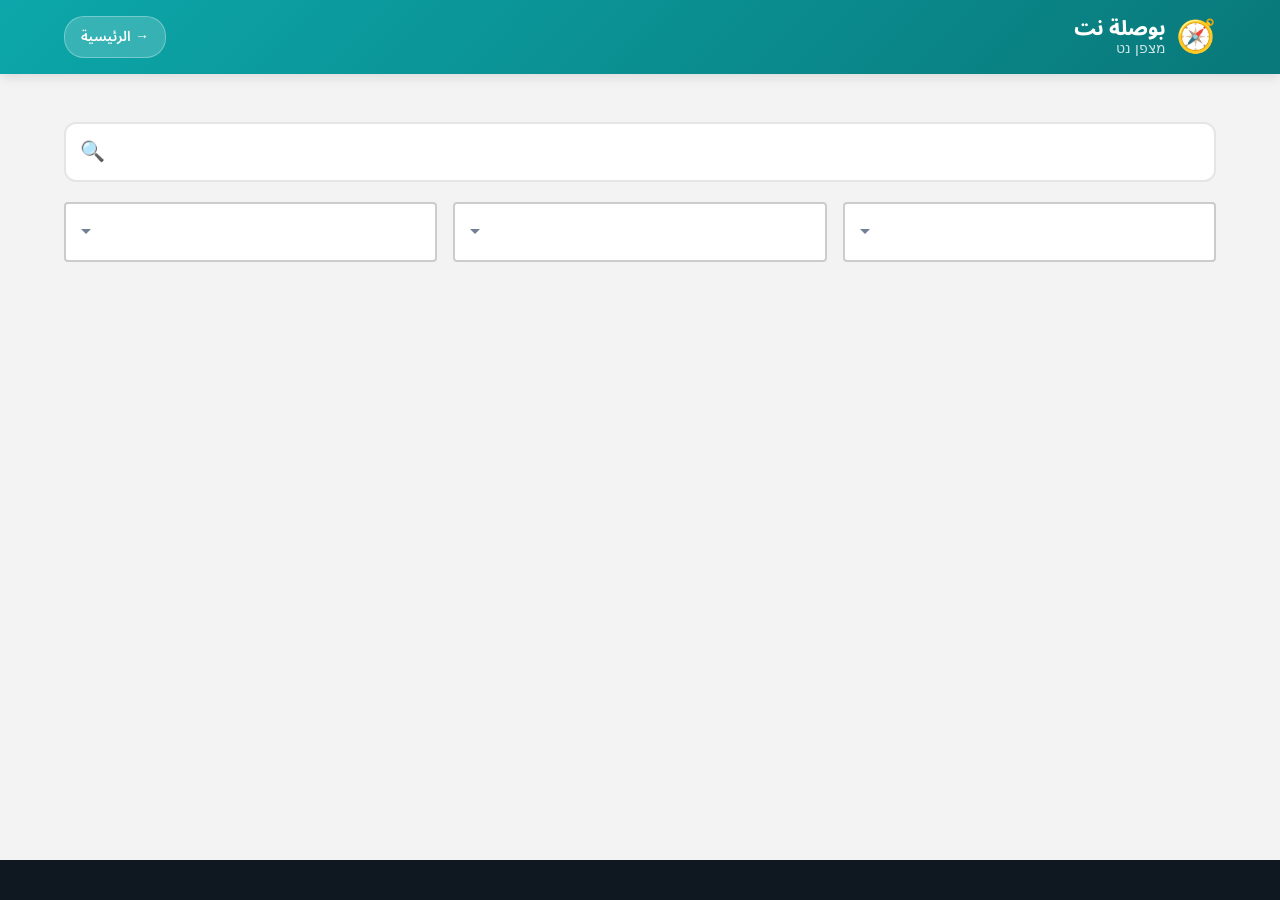
==== catalog.html @ 620fed78 "first commit" ====
<!DOCTYPE html>
<html lang="ar" dir="rtl">
<head>
    <meta charset="UTF-8">
    <meta name="viewport" content="width=device-width, initial-scale=1.0">
    <title>كتالوج الحلول التعليمية للعام 2026-2027</title>
    <link rel="stylesheet" href="./css/style.css">
    <link rel="icon" href="data:image/svg+xml,<svg xmlns='http://www.w3.org/2000/svg' viewBox='0 0 100 100'><text y='.9em' font-size='90'>🧭</text></svg>">
    <style>
        /* Catalog-specific overrides — standalone page (no sidebar/dashboard shell) */
        body {
            font-family: 'Noto Sans Arabic', 'Tajawal', sans-serif;
            background: var(--gray-50);
            color: var(--gray-800);
            margin: 0;
            direction: rtl;
            min-height: 100vh;
            display: flex;
            flex-direction: column;
        }

        /* ── Header ── */
        .catalog-header {
            background: linear-gradient(135deg, var(--primary) 0%, var(--primary-dark) 100%);
            padding: 0;
            position: sticky;
            top: 0;
            z-index: 100;
            box-shadow: 0 2px 12px rgba(0,0,0,.12);
        }
        .catalog-header-inner {
            max-width: 1200px;
            margin: 0 auto;
            padding: 16px 24px;
            display: flex;
            align-items: center;
            justify-content: space-between;
            gap: 16px;
        }
        .catalog-logo {
            display: flex;
            align-items: center;
            gap: 10px;
            color: #fff;
            text-decoration: none;
        }
        .catalog-logo-icon {
            font-size: 32px;
            line-height: 1;
        }
        .catalog-logo-text {
            display: flex;
            flex-direction: column;
        }
        .catalog-logo-text .name-ar {
            font-size: 20px;
            font-weight: 800;
            line-height: 1.2;
            color: #fff;
        }
        .catalog-logo-text .name-he {
            font-size: 14px;
            font-weight: 500;
            line-height: 1.2;
            color: rgba(255,255,255,.8);
        }

        .btn-back {
            background: rgba(255,255,255,.18);
            border: 1px solid rgba(255,255,255,.3);
            color: #fff;
            padding: 8px 16px;
            border-radius: 20px;
            font-size: 14px;
            font-weight: 600;
            cursor: pointer;
            transition: all .2s;
            font-family: 'Noto Sans Arabic', 'Tajawal', sans-serif;
            text-decoration: none;
            display: inline-flex;
            align-items: center;
            gap: 6px;
        }
        .btn-back:hover {
            background: rgba(255,255,255,.3);
        }

        /* ── Page Content ── */
        .catalog-content {
            flex: 1;
            max-width: 1200px;
            width: 100%;
            margin: 0 auto;
            padding: 24px;
        }

        /* ── Page Title ── */
        .catalog-page-title {
            font-size: 28px;
            font-weight: 800;
            color: var(--gray-800);
            margin: 0 0 24px 0;
            text-align: center;
        }

        /* ── Search ── */
        .catalog-search {
            position: relative;
            margin-bottom: 20px;
        }
        .catalog-search input {
            width: 100%;
            padding: 16px 20px 16px 48px;
            font-size: 16px;
            border-radius: var(--border-radius-lg);
            border: 2px solid var(--gray-200);
            background: #fff;
            transition: all .2s;
            font-family: 'Noto Sans Arabic', 'Tajawal', sans-serif;
            box-sizing: border-box;
        }
        .catalog-search input:focus {
            outline: none;
            border-color: var(--primary);
            box-shadow: 0 0 0 3px rgba(12,167,170,.15);
        }
        .catalog-search-icon {
            position: absolute;
            left: 16px;
            top: 50%;
            transform: translateY(-50%);
            font-size: 20px;
            color: var(--gray-400);
            pointer-events: none;
        }

        /* ── Filters ── */
        .catalog-filters {
            display: grid;
            grid-template-columns: repeat(auto-fit, minmax(200px, 1fr));
            gap: 16px;
            margin-bottom: 28px;
        }

        /* ── Card Grid ── */
        .catalog-grid {
            display: grid;
            grid-template-columns: repeat(3, 1fr);
            gap: 24px;
        }

        /* ── Catalog Card ── */
        .catalog-card {
            background: #fff;
            border-radius: var(--border-radius-lg);
            box-shadow: var(--shadow);
            overflow: hidden;
            border: 1px solid var(--gray-100);
            transition: all .25s;
            cursor: pointer;
            display: flex;
            flex-direction: column;
        }
        .catalog-card:hover {
            box-shadow: var(--shadow-lg);
            transform: translateY(-3px);
        }

        /* Colored header strip */
        .catalog-card-strip {
            padding: 18px 16px;
            text-align: center;
            color: #fff;
            position: relative;
            min-height: 56px;
            display: flex;
            align-items: center;
            justify-content: center;
        }
        .catalog-card-strip .strip-label {
            font-size: 16px;
            font-weight: 700;
            text-shadow: 0 1px 3px rgba(0,0,0,.2);
            line-height: 1.4;
            max-width: 100%;
            overflow: hidden;
            text-overflow: ellipsis;
            display: -webkit-box;
            -webkit-line-clamp: 2;
            -webkit-box-orient: vertical;
        }

        .catalog-card-body {
            padding: 20px;
            flex: 1;
            display: flex;
            flex-direction: column;
        }
        .catalog-card-name {
            font-size: 16px;
            font-weight: 700;
            color: var(--gray-800);
            margin-bottom: 8px;
            line-height: 1.4;
        }
        .catalog-card-guide {
            font-size: 14px;
            color: var(--gray-500);
            margin-bottom: 14px;
            display: flex;
            align-items: center;
            gap: 6px;
        }
        .catalog-card-guide .guide-icon {
            color: var(--primary);
        }
        .catalog-card-badges {
            display: flex;
            flex-wrap: wrap;
            gap: 8px;
            margin-bottom: 16px;
        }
        .catalog-card-footer {
            padding: 14px 20px;
            border-top: 1px solid var(--gray-100);
            background: var(--gray-50);
        }

        /* ── Empty State ── */
        .catalog-empty {
            grid-column: 1 / -1;
            text-align: center;
            padding: 60px 20px;
        }
        .catalog-empty-icon {
            font-size: 56px;
            margin-bottom: 16px;
        }
        .catalog-empty-text {
            font-size: 18px;
            color: var(--gray-500);
            font-weight: 600;
        }

        /* ── Detail Modal — ensure z-index above toast-container (2000) ── */
        #detailModal {
            z-index: 3000 !important;
        }
        /* Ensure toast items remain interactive when added */
        #toastContainer .toast {
            pointer-events: auto;
        }
        .detail-row {
            display: flex;
            padding: 10px 0;
            border-bottom: 1px solid var(--gray-100);
            gap: 12px;
        }
        .detail-row:last-child {
            border-bottom: none;
        }
        .detail-label {
            font-weight: 700;
            color: var(--gray-600);
            min-width: 120px;
            flex-shrink: 0;
            font-size: 14px;
        }
        .detail-value {
            color: var(--gray-800);
            font-size: 14px;
            line-height: 1.6;
            word-break: break-word;
        }
        .detail-badges {
            display: flex;
            flex-wrap: wrap;
            gap: 6px;
        }

        /* ── Footer ── */
        .catalog-footer {
            background: var(--gray-800);
            color: rgba(255,255,255,.6);
            text-align: center;
            padding: 20px;
            font-size: 13px;
            margin-top: auto;
        }

        /* ── Responsive ── */
        @media (max-width: 1024px) {
            .catalog-grid {
                grid-template-columns: repeat(2, 1fr);
            }
        }
        @media (max-width: 640px) {
            .catalog-grid {
                grid-template-columns: 1fr;
            }
            .catalog-header-inner {
                padding: 12px 16px;
            }
            .catalog-content {
                padding: 16px;
            }
            .catalog-page-title {
                font-size: 22px;
            }
            .catalog-filters {
                grid-template-columns: 1fr;
            }
            .modal {
                max-width: 100%;
                margin: 8px;
                max-height: 95vh;
            }
        }
    </style>
</head>
<body>

    <!-- Header -->
    <header class="catalog-header">
        <div class="catalog-header-inner">
            <a class="catalog-logo" href="./index.html">
                <span class="catalog-logo-icon" id="globalHeaderLogo">🧭</span>
                <span class="catalog-logo-text">
                    <span class="name-ar" id="globalHeaderNameAr">بوصلة نت</span>
                    <span class="name-he" id="globalHeaderNameHe">מצפן נט</span>
                </span>
            </a>
            <div style="display:flex;align-items:center;gap:10px;">
                <a href="./index.html" class="btn-back">→ الرئيسية</a>
            </div>
        </div>
    </header>

    <!-- Main Content -->
    <main class="catalog-content">
        <h1 class="catalog-page-title" id="pageTitle"></h1>

        <!-- Search -->
        <div class="catalog-search">
            <input type="text" id="searchInput" class="form-input" autocomplete="off">
            <span class="catalog-search-icon">🔍</span>
        </div>

        <!-- Filters -->
        <div class="catalog-filters">
            <select id="filterTopicType" class="form-select"></select>
            <select id="filterEducationStage" class="form-select"></select>
            <select id="filterMeetingType" class="form-select"></select>
        </div>

        <!-- Card Grid -->
        <div class="catalog-grid" id="catalogGrid"></div>
    </main>

    <!-- Detail Modal -->
    <div class="modal-overlay" id="detailModal">
        <div class="modal" role="dialog" aria-modal="true">
            <div class="modal-header">
                <h2 class="modal-title" id="modalTitle"></h2>
                <button class="modal-close" id="modalClose" aria-label="Close">✕</button>
            </div>
            <div class="modal-body" id="modalBody"></div>
            <div class="modal-footer" id="modalFooter"></div>
        </div>
    </div>

    <!-- Toast Container — hidden from pointer events when empty -->
    <div class="toast-container" id="toastContainer" style="pointer-events:none;"></div>

    <!-- Footer -->
    <footer class="catalog-footer" id="globalFooterText"></footer>

    <!-- Scripts -->
    <script src="./js/data.js?v=4.4.0"></script>
    <script src="./js/global-ui.js?v=1.0.0"></script>
    <script src="./js/catalog.js?v=4.9.0"></script>
</body>
</html>
---- css/style.css ----
/* ========================================
   מצפן נט - Professional Design System
   RTL Hebrew | Edraak-inspired Teal Palette
   ======================================== */

/* Google Fonts - Noto Sans Arabic & Tajawal for Hebrew/Arabic typography */
@import url('https://fonts.googleapis.com/css2?family=Noto+Sans+Arabic:wght@300;400;500;600;700;800;900&family=Tajawal:wght@200;300;400;500;700;800;900&display=swap');

/* ============ DESIGN TOKENS ============ */
:root {
    /* Primary Palette - Edraak Teal */
    --primary: #0ca7aa;
    --primary-dark: #09787a;
    --primary-light: #0e5a5d;
    --primary-bg: #e9f6fb;
    --primary-hover: #09787a;

    /* Secondary Palette - Edraak Navy Dark */
    --secondary: #0f1820;
    --secondary-dark: #0a0e12;
    --secondary-light: #24343f;

    /* Accent */
    --accent: #00b8b8;

    /* Status Colors */
    --success: #5cb85c;
    --success-bg: #dff0d8;
    --success-light: #4cae4c;
    --warning: #f0ad4e;
    --warning-bg: #fcf8e3;
    --warning-light: #eea236;
    --danger: #d9534f;
    --danger-bg: #f2dede;
    --danger-light: #d43f3a;
    --info: #222544;
    --info-bg: #d9edf7;
    --info-light: #5bc0de;

    /* Neutral Grays */
    --gray-50: #f3f3f3;
    --gray-100: #f2f2f2;
    --gray-200: #e5e5e5;
    --gray-300: #999999;
    --gray-400: #777777;
    --gray-500: #555555;
    --gray-600: #4c6373;
    --gray-700: #24343f;
    --gray-800: #0f1820;
    --gray-900: #000000;

    /* Layout */
    --sidebar-width: 260px;
    --header-height: 64px;
    --border-radius: 8px;
    --border-radius-lg: 12px;
    --border-radius-xl: 12px;

    /* Shadows */
    --shadow-xs: 0 0 2px rgba(0, 0, 0, 0.08);
    --shadow-sm: 0 3px 10px rgba(0, 0, 0, 0.08);
    --shadow: 0 3px 23px rgba(0, 0, 0, 0.08);
    --shadow-md: 0 3px 46px rgba(0, 0, 0, 0.08);
    --shadow-lg: 0 8px 24px rgba(0, 0, 0, 0.18);
    --shadow-xl: 0 10px 30px rgba(0, 0, 0, 0.2);

    /* Transitions */
    --transition: all 0.2s ease;
    --transition-slow: all 0.35s cubic-bezier(0.4, 0, 0.2, 1);

    /* Typography */
    --font-family: 'Noto Sans Arabic', 'Tajawal', 'Open Sans', -apple-system, BlinkMacSystemFont, 'Segoe UI', sans-serif;
}

/* ============ RESET & BASE ============ */
*,
*::before,
*::after {
    margin: 0;
    padding: 0;
    box-sizing: border-box;
}

html {
    font-size: 14px;
    -webkit-text-size-adjust: 100%;
    scroll-behavior: smooth;
}

body {
    font-family: var(--font-family);
    direction: rtl;
    text-align: right;
    color: var(--gray-700);
    background-color: var(--gray-50);
    line-height: 1.7;
    min-height: 100vh;
    -webkit-font-smoothing: antialiased;
    -moz-osx-font-smoothing: grayscale;
    overflow-x: hidden;
}

h1, h2, h3, h4, h5, h6 {
    color: var(--gray-800);
    font-weight: 700;
    line-height: 1.3;
}

a {
    color: var(--primary);
    text-decoration: none;
    transition: var(--transition);
}

a:hover {
    color: var(--primary-dark);
}

img {
    max-width: 100%;
    height: auto;
}

/* ============ CUSTOM SCROLLBAR ============ */
::-webkit-scrollbar {
    width: 6px;
    height: 6px;
}

::-webkit-scrollbar-track {
    background: transparent;
}

::-webkit-scrollbar-thumb {
    background: var(--gray-300);
    border-radius: 10px;
}

::-webkit-scrollbar-thumb:hover {
    background: var(--gray-400);
}

/* Firefox */
* {
    scrollbar-width: thin;
    scrollbar-color: var(--gray-300) transparent;
}

/* ============================================================
   LOGIN PAGE
   ============================================================ */
.login-wrapper {
    min-height: 100vh;
    display: flex;
    align-items: center;
    justify-content: center;
    background: linear-gradient(160deg, #043233 0%, #0ca7aa 40%, #09787a 65%, #0f1820 100%);
    padding: 24px;
    position: relative;
    overflow: hidden;
}

/* Decorative background pattern */
.login-wrapper::before {
    content: '';
    position: absolute;
    top: -50%;
    right: -20%;
    width: 600px;
    height: 600px;
    background: radial-gradient(circle, rgba(255,255,255,0.05) 0%, transparent 70%);
    border-radius: 50%;
    pointer-events: none;
}

.login-wrapper::after {
    content: '';
    position: absolute;
    bottom: -30%;
    left: -15%;
    width: 500px;
    height: 500px;
    background: radial-gradient(circle, rgba(12, 167, 170, 0.15) 0%, transparent 70%);
    border-radius: 50%;
    pointer-events: none;
}

.login-card {
    background: rgba(255, 255, 255, 0.97);
    border-radius: var(--border-radius-xl);
    box-shadow: 0 25px 60px -12px rgba(0, 0, 0, 0.25), 0 10px 20px -8px rgba(0, 0, 0, 0.1);
    padding: 48px 44px;
    width: 100%;
    max-width: 440px;
    text-align: center;
    position: relative;
    z-index: 1;
    backdrop-filter: blur(10px);
    animation: loginCardEnter 0.6s cubic-bezier(0.4, 0, 0.2, 1);
}

@keyframes loginCardEnter {
    from {
        opacity: 0;
        transform: translateY(30px) scale(0.96);
    }
    to {
        opacity: 1;
        transform: translateY(0) scale(1);
    }
}

.login-logo {
    width: 88px;
    height: 88px;
    background: linear-gradient(135deg, var(--primary) 0%, var(--primary-light) 50%, var(--accent) 100%);
    border-radius: 50%;
    display: flex;
    align-items: center;
    justify-content: center;
    margin: 0 auto 24px;
    font-size: 42px;
    box-shadow: 0 8px 24px -6px rgba(12, 167, 170, 0.45);
    position: relative;
    animation: logoPulse 3s ease-in-out infinite;
}

@keyframes logoPulse {
    0%, 100% { box-shadow: 0 8px 24px -6px rgba(12, 167, 170, 0.45); }
    50% { box-shadow: 0 12px 32px -4px rgba(12, 167, 170, 0.55); }
}

.login-card h1 {
    font-size: 30px;
    font-weight: 800;
    color: var(--gray-800);
    margin-bottom: 6px;
    letter-spacing: -0.3px;
}

.login-card .subtitle {
    color: var(--gray-500);
    margin-bottom: 36px;
    font-size: 15px;
    font-weight: 400;
}

/* ============ FORM ELEMENTS ============ */
.form-group {
    margin-bottom: 20px;
    text-align: right;
}

.form-group label {
    display: block;
    font-size: 13.5px;
    font-weight: 600;
    color: var(--gray-600);
    margin-bottom: 8px;
}

.form-input {
    width: 100%;
    padding: 12px 16px;
    border: 2px solid #ccc;
    border-radius: 4px;
    font-size: 15px;
    font-family: var(--font-family);
    direction: rtl;
    transition: var(--transition);
    background: white;
    color: var(--gray-700);
    line-height: 1.5;
}

.form-input:focus {
    outline: none;
    border-color: var(--primary);
    box-shadow: 0 0 0 4px rgba(12, 167, 170, 0.15);
}

.form-input:hover:not(:focus) {
    border-color: var(--gray-300);
}

.form-input::placeholder {
    color: var(--gray-400);
    font-weight: 400;
}

/* Small input variant (used inside instructor records) */
.form-input-sm {
    padding: 8px 12px;
    font-size: 13px;
}

.form-select {
    width: 100%;
    padding: 12px 16px;
    border: 2px solid #ccc;
    border-radius: 4px;
    font-size: 15px;
    font-family: var(--font-family);
    direction: rtl;
    background: white url("data:image/svg+xml,%3Csvg xmlns='http://www.w3.org/2000/svg' width='12' height='12' viewBox='0 0 12 12'%3E%3Cpath fill='%23718096' d='M6 8L1 3h10z'/%3E%3C/svg%3E") no-repeat left 14px center;
    cursor: pointer;
    transition: var(--transition);
    appearance: none;
    -webkit-appearance: none;
    padding-left: 36px;
}

.form-select:focus {
    outline: none;
    border-color: var(--primary);
    box-shadow: 0 0 0 4px rgba(12, 167, 170, 0.15);
}

.form-select:hover:not(:focus) {
    border-color: var(--gray-300);
}

.form-textarea {
    width: 100%;
    padding: 12px 16px;
    border: 2px solid #ccc;
    border-radius: 4px;
    font-size: 15px;
    font-family: var(--font-family);
    direction: rtl;
    resize: vertical;
    min-height: 90px;
    transition: var(--transition);
    line-height: 1.6;
}

.form-textarea:focus {
    outline: none;
    border-color: var(--primary);
    box-shadow: 0 0 0 4px rgba(12, 167, 170, 0.15);
}

.form-textarea:hover:not(:focus) {
    border-color: var(--gray-300);
}

/* ============ BUTTONS ============ */
.btn {
    display: inline-flex;
    align-items: center;
    justify-content: center;
    gap: 8px;
    padding: 10px 22px;
    border-radius: 4px;
    font-size: 14px;
    font-weight: 600;
    font-family: var(--font-family);
    cursor: pointer;
    border: none;
    transition: var(--transition);
    text-decoration: none;
    white-space: nowrap;
    position: relative;
    overflow: hidden;
    line-height: 1.4;
}

.btn:active:not(:disabled) {
    transform: scale(0.97);
    box-shadow: inset 0 3px 5px rgba(0,0,0,.125);
}

.btn:disabled {
    opacity: 0.55;
    cursor: not-allowed;
    transform: none;
}

.btn-primary {
    background: #0ca7aa;
    color: white;
    box-shadow: none;
}

.btn-primary:hover:not(:disabled) {
    background: #09787a;
    box-shadow: none;
    transform: translateY(-1px);
}

.btn-primary:active:not(:disabled) {
    box-shadow: inset 0 3px 5px rgba(0,0,0,.125);
}

.btn-success {
    background: #5cb85c;
    color: white;
    box-shadow: none;
}

.btn-success:hover:not(:disabled) {
    background: #449d44;
    box-shadow: none;
    transform: translateY(-1px);
}

.btn-success:active:not(:disabled) {
    box-shadow: inset 0 3px 5px rgba(0,0,0,.125);
}

.btn-warning {
    background: #f0ad4e;
    color: white;
    box-shadow: none;
}

.btn-warning:hover:not(:disabled) {
    background: #ec971f;
    box-shadow: none;
    transform: translateY(-1px);
}

.btn-warning:active:not(:disabled) {
    box-shadow: inset 0 3px 5px rgba(0,0,0,.125);
}

.btn-danger {
    background: #d9534f;
    color: white;
    box-shadow: none;
}

.btn-danger:hover:not(:disabled) {
    background: #c9302c;
    box-shadow: none;
    transform: translateY(-1px);
}

.btn-danger:active:not(:disabled) {
    box-shadow: inset 0 3px 5px rgba(0,0,0,.125);
}

.btn-outline {
    background: white;
    color: var(--gray-600);
    border: 2px solid var(--gray-200);
    box-shadow: var(--shadow-xs);
}

.btn-outline:hover:not(:disabled) {
    border-color: var(--primary);
    color: var(--primary);
    background: var(--primary-bg);
}

.btn-ghost {
    background: transparent;
    color: var(--gray-500);
    border: none;
}

.btn-ghost:hover:not(:disabled) {
    background: rgba(255, 255, 255, 0.08);
    color: var(--gray-300);
}

.btn-sm {
    padding: 7px 14px;
    font-size: 13px;
    border-radius: 6px;
}

.btn-lg {
    padding: 14px 28px;
    font-size: 16px;
    border-radius: 8px;
}

.btn-block {
    width: 100%;
}

.btn-icon {
    width: 36px;
    height: 36px;
    padding: 0;
    border-radius: 4px;
}

/* ============================================================
   APP LAYOUT
   ============================================================ */
.app-layout {
    display: flex;
    min-height: 100vh;
    overflow: hidden;
    max-width: 100vw;
}

/* ============ SIDEBAR ============ */
.sidebar {
    width: var(--sidebar-width);
    background: var(--secondary);
    color: white;
    position: fixed;
    top: 0;
    right: 0;
    bottom: 0;
    overflow-y: auto;
    overflow-x: hidden;
    z-index: 100;
    transition: var(--transition-slow);
    display: flex;
    flex-direction: column;
    box-shadow: -4px 0 20px -4px rgba(0, 0, 0, 0.15);
}

.sidebar-header {
    padding: 24px 20px;
    border-bottom: 1px solid rgba(255, 255, 255, 0.08);
    display: flex;
    align-items: center;
    gap: 14px;
    flex-shrink: 0;
}

.sidebar-logo {
    width: 46px;
    height: 46px;
    background: linear-gradient(135deg, var(--primary) 0%, var(--primary-light) 60%, var(--accent) 100%);
    border-radius: 14px;
    display: flex;
    align-items: center;
    justify-content: center;
    font-size: 24px;
    flex-shrink: 0;
    box-shadow: 0 4px 12px -2px rgba(12, 167, 170, 0.4);
}

.sidebar-title {
    font-size: 21px;
    font-weight: 800;
    letter-spacing: -0.3px;
    line-height: 1.2;
}

.sidebar-subtitle {
    font-size: 11.5px;
    color: rgba(255, 255, 255, 0.45);
    margin-top: 3px;
    font-weight: 400;
}

.sidebar-nav {
    padding: 16px 12px;
    flex: 1;
    overflow-y: auto;
}

.sidebar-section-title {
    font-size: 10.5px;
    text-transform: uppercase;
    color: rgba(255, 255, 255, 0.3);
    padding: 14px 16px 8px;
    letter-spacing: 1.5px;
    font-weight: 700;
}

.nav-item {
    display: flex;
    align-items: center;
    gap: 12px;
    padding: 11px 16px;
    border-radius: var(--border-radius);
    color: rgba(255, 255, 255, 0.55);
    cursor: pointer;
    transition: var(--transition);
    margin-bottom: 3px;
    font-size: 14px;
    font-weight: 500;
    text-decoration: none;
    position: relative;
}

.nav-item:hover {
    background: rgba(255, 255, 255, 0.08);
    color: rgba(255, 255, 255, 0.9);
}

.nav-item.active {
    background: var(--primary);
    color: white;
    box-shadow: 0 4px 12px -2px rgba(12, 167, 170, 0.4);
    font-weight: 600;
}

.nav-item .nav-icon {
    font-size: 18px;
    width: 24px;
    text-align: center;
    flex-shrink: 0;
}

.nav-item .nav-badge {
    margin-right: auto;
    background: var(--danger);
    color: white;
    font-size: 11px;
    padding: 2px 9px;
    border-radius: 12px;
    font-weight: 700;
    min-width: 22px;
    text-align: center;
    line-height: 1.4;
}

/* ============ SIDEBAR FOOTER ============ */
.sidebar-footer {
    padding: 16px;
    border-top: 1px solid rgba(255, 255, 255, 0.08);
    flex-shrink: 0;
    background: rgba(0, 0, 0, 0.1);
}

.sidebar-user {
    display: flex;
    align-items: center;
    gap: 12px;
    padding: 10px;
    border-radius: var(--border-radius);
    cursor: pointer;
    transition: var(--transition);
}

.sidebar-user:hover {
    background: rgba(255, 255, 255, 0.06);
}

.user-avatar {
    width: 40px;
    height: 40px;
    border-radius: 50%;
    background: linear-gradient(135deg, var(--primary), var(--primary-light));
    display: flex;
    align-items: center;
    justify-content: center;
    font-size: 15px;
    font-weight: 700;
    flex-shrink: 0;
    color: white;
    box-shadow: 0 2px 8px -2px rgba(12, 167, 170, 0.35);
}

.user-info {
    flex: 1;
    min-width: 0;
}

.user-name {
    font-size: 14px;
    font-weight: 600;
    white-space: nowrap;
    overflow: hidden;
    text-overflow: ellipsis;
    color: rgba(255, 255, 255, 0.9);
}

.user-role {
    font-size: 12px;
    color: rgba(255, 255, 255, 0.4);
    font-weight: 400;
}

/* ============ MAIN CONTENT AREA ============ */
.main-content {
    flex: 1;
    margin-right: var(--sidebar-width);
    display: flex;
    flex-direction: column;
    min-height: 100vh;
    background: var(--gray-50);
    overflow-x: hidden;
    min-width: 0;
}

/* ============ APP HEADER ============ */
.app-header {
    background: white;
    height: var(--header-height);
    border-bottom: 1px solid var(--gray-200);
    display: flex;
    align-items: center;
    justify-content: space-between;
    padding: 0 28px;
    position: sticky;
    top: 0;
    z-index: 50;
    box-shadow: 0 4px 16px rgba(0, 0, 0, 0.06);
}

.header-title {
    font-size: 20px;
    font-weight: 700;
    color: var(--gray-800);
    display: flex;
    align-items: center;
    gap: 6px;
}

.header-actions {
    display: flex;
    align-items: center;
    gap: 14px;
}

.mobile-menu-btn {
    display: none;
    background: none;
    border: 2px solid var(--gray-200);
    border-radius: var(--border-radius);
    font-size: 20px;
    cursor: pointer;
    color: var(--gray-600);
    padding: 6px 10px;
    transition: var(--transition);
}

.mobile-menu-btn:hover {
    border-color: var(--primary);
    color: var(--primary);
    background: var(--primary-bg);
}

/* ============ PAGE CONTENT ============ */
.page-content {
    flex: 1;
    padding: 20px;
    overflow-x: hidden;
    min-width: 0;
}

/* ============================================================
   CARDS
   ============================================================ */
.card {
    background: white;
    border-radius: 8px;
    box-shadow: 0 3px 23px rgba(0, 0, 0, 0.08);
    overflow: hidden;
    border: 1px solid var(--gray-100);
    transition: var(--transition);
}

.card:hover {
    box-shadow: var(--shadow-sm);
}

.card-header {
    padding: 18px 24px;
    border-bottom: 1px solid var(--gray-100);
    display: flex;
    align-items: center;
    justify-content: space-between;
    gap: 12px;
    background: rgba(255, 255, 255, 0.7);
}

.card-title {
    font-size: 16px;
    font-weight: 700;
    color: var(--gray-800);
    display: flex;
    align-items: center;
    gap: 6px;
}

.card-body {
    padding: 24px;
}

.card-footer {
    padding: 14px 24px;
    border-top: 1px solid var(--gray-100);
    background: var(--gray-50);
}

/* ============================================================
   STATS GRID
   ============================================================ */
.stats-grid {
    display: grid;
    grid-template-columns: repeat(auto-fit, minmax(220px, 1fr));
    gap: 20px;
    margin-bottom: 28px;
}

.stat-card {
    background: white;
    border-radius: 8px;
    padding: 22px;
    box-shadow: var(--shadow);
    display: flex;
    align-items: flex-start;
    gap: 18px;
    transition: var(--transition);
    border: 1px solid var(--gray-100);
    position: relative;
    overflow: hidden;
}

.stat-card::after {
    content: '';
    position: absolute;
    top: 0;
    right: 0;
    width: 4px;
    height: 100%;
    border-radius: 0 12px 12px 0;
    opacity: 0;
    transition: var(--transition);
}

.stat-card:hover {
    box-shadow: var(--shadow-md);
    transform: translateY(-3px);
}

.stat-card:hover::after {
    opacity: 1;
}

/* Colored stat icon backgrounds */
.stat-icon {
    width: 52px;
    height: 52px;
    border-radius: 14px;
    display: flex;
    align-items: center;
    justify-content: center;
    font-size: 24px;
    flex-shrink: 0;
    transition: var(--transition);
}

.stat-icon.blue {
    background: var(--primary-bg);
    box-shadow: 0 4px 12px -3px rgba(12, 167, 170, 0.15);
}
.stat-icon.green {
    background: var(--success-bg);
    box-shadow: 0 4px 12px -3px rgba(92, 184, 92, 0.15);
}
.stat-icon.orange {
    background: var(--warning-bg);
    box-shadow: 0 4px 12px -3px rgba(240, 173, 78, 0.15);
}
.stat-icon.purple {
    background: var(--info-bg);
    box-shadow: 0 4px 12px -3px rgba(34, 37, 68, 0.15);
}
.stat-icon.red {
    background: var(--danger-bg);
    box-shadow: 0 4px 12px -3px rgba(217, 83, 79, 0.15);
}

.stat-info h3 {
    font-size: 26px;
    font-weight: 800;
    color: var(--gray-800);
    line-height: 1.1;
    letter-spacing: -0.5px;
}

.stat-info p {
    font-size: 13px;
    color: var(--gray-500);
    margin-top: 5px;
    font-weight: 500;
}

/* ============================================================
   DATA TABLE
   ============================================================ */
.table-wrapper {
    overflow-x: auto;
    -webkit-overflow-scrolling: touch;
    border-radius: var(--border-radius-lg);
    background: white;
    box-shadow: var(--shadow);
    border: 1px solid var(--gray-200);
    max-width: 100%;
}

.data-table {
    width: 100%;
    border-collapse: collapse;
    font-size: 14px;
}

.data-table thead {
    background: #f8f8f8;
    border-bottom: 2px solid #e5e5e5;
}

.data-table th {
    padding: 10px 12px;
    text-align: right;
    font-weight: 600;
    color: var(--gray-600);
    white-space: nowrap;
    font-size: 11.5px;
    text-transform: uppercase;
    letter-spacing: 0.3px;
}

.data-table td {
    padding: 10px 12px;
    border-bottom: 1px solid #e5e5e5;
    color: var(--gray-700);
    vertical-align: middle;
}

.data-table tbody tr {
    transition: var(--transition);
}

.data-table tbody tr:hover {
    background: #f5f5f5;
}

.data-table tbody tr:last-child td {
    border-bottom: none;
}

/* ============================================================
   STATUS BADGES
   ============================================================ */
.badge {
    display: inline-flex;
    align-items: center;
    padding: 4px 12px;
    border-radius: 20px;
    font-size: 12px;
    font-weight: 600;
    white-space: nowrap;
    letter-spacing: 0.1px;
    line-height: 1.5;
}

.badge-primary {
    background: var(--primary-bg);
    color: var(--primary-dark);
}
.badge-success {
    background: var(--success-bg);
    color: var(--success);
}
.badge-warning {
    background: var(--warning-bg);
    color: #b8860b;
}
.badge-danger {
    background: var(--danger-bg);
    color: var(--danger);
}
.badge-info {
    background: var(--info-bg);
    color: var(--info);
}
.badge-gray {
    background: var(--gray-100);
    color: var(--gray-600);
}

/* ============================================================
   TABS
   ============================================================ */
.tabs {
    display: flex;
    gap: 2px;
    border-bottom: 2px solid var(--gray-200);
    margin-bottom: 24px;
    overflow-x: auto;
}

.tab {
    padding: 11px 22px;
    font-size: 14px;
    font-weight: 600;
    color: var(--gray-500);
    cursor: pointer;
    border-bottom: 2px solid transparent;
    margin-bottom: -2px;
    transition: var(--transition);
    white-space: nowrap;
    background: none;
    border-top: none;
    border-right: none;
    border-left: none;
    font-family: var(--font-family);
}

.tab:hover {
    color: var(--primary);
    background: var(--primary-bg);
}

.tab.active {
    color: var(--primary);
    border-bottom-color: var(--primary);
}

/* ============================================================
   MODAL
   ============================================================ */
.modal-overlay {
    position: fixed;
    top: 0;
    left: 0;
    right: 0;
    bottom: 0;
    background: rgba(15, 24, 32, 0.55);
    display: flex;
    align-items: center;
    justify-content: center;
    z-index: 1000;
    padding: 24px;
    opacity: 0;
    visibility: hidden;
    transition: var(--transition-slow);
    backdrop-filter: blur(4px);
}

.modal-overlay.active {
    opacity: 1;
    visibility: visible;
}

.modal {
    background: white;
    border-radius: 6px;
    width: 100%;
    max-width: 620px;
    max-height: 88vh;
    overflow-y: auto;
    box-shadow: 0 3px 9px rgba(0, 0, 0, 0.5);
    transform: scale(0.92) translateY(20px);
    transition: var(--transition-slow);
}

.modal-overlay.active .modal {
    transform: scale(1) translateY(0);
}

.modal-header {
    padding: 22px 28px;
    border-bottom: 1px solid var(--gray-100);
    display: flex;
    align-items: center;
    justify-content: space-between;
    background: var(--gray-50);
    border-radius: 6px 6px 0 0;
}

.modal-title {
    font-size: 18px;
    font-weight: 700;
    color: var(--gray-800);
}

.modal-close {
    width: 34px;
    height: 34px;
    border-radius: 50%;
    border: none;
    background: var(--gray-100);
    cursor: pointer;
    display: flex;
    align-items: center;
    justify-content: center;
    font-size: 18px;
    color: var(--gray-500);
    transition: var(--transition);
}

.modal-close:hover {
    background: var(--danger-bg);
    color: var(--danger);
    transform: rotate(90deg);
}

.modal-body {
    padding: 28px;
}

.modal-footer {
    padding: 18px 28px;
    border-top: 1px solid var(--gray-100);
    display: flex;
    justify-content: flex-start;
    gap: 12px;
    background: var(--gray-50);
    border-radius: 0 0 6px 6px;
}

/* ============================================================
   TOAST NOTIFICATIONS
   ============================================================ */
.toast-container {
    position: fixed;
    top: 24px;
    left: 24px;
    z-index: 2000;
    display: flex;
    flex-direction: column;
    gap: 10px;
}

.toast {
    padding: 14px 22px;
    border-radius: var(--border-radius);
    background: white;
    box-shadow: var(--shadow-lg);
    display: flex;
    align-items: center;
    gap: 12px;
    font-size: 14px;
    font-weight: 500;
    min-width: 300px;
    max-width: 420px;
    animation: toastSlideIn 0.4s cubic-bezier(0.4, 0, 0.2, 1);
    border-right: 5px solid;
    color: var(--gray-700);
}

.toast.success {
    border-color: var(--success);
    background: linear-gradient(to left, var(--success-bg), white);
}
.toast.error {
    border-color: var(--danger);
    background: linear-gradient(to left, var(--danger-bg), white);
}
.toast.warning {
    border-color: var(--warning);
    background: linear-gradient(to left, var(--warning-bg), white);
}
.toast.info {
    border-color: var(--primary);
    background: linear-gradient(to left, var(--primary-bg), white);
}

@keyframes toastSlideIn {
    from {
        transform: translateX(-100%) scale(0.9);
        opacity: 0;
    }
    to {
        transform: translateX(0) scale(1);
        opacity: 1;
    }
}

@keyframes slideOut {
    from {
        transform: translateX(0) scale(1);
        opacity: 1;
    }
    to {
        transform: translateX(-120%) scale(0.9);
        opacity: 0;
    }
}

/* ============================================================
   TOGGLE SWITCH
   ============================================================ */
.toggle-switch {
    position: relative;
    display: inline-block;
    width: 48px;
    height: 26px;
    cursor: pointer;
}
.toggle-switch input {
    opacity: 0;
    width: 0;
    height: 0;
}
.toggle-slider {
    position: absolute;
    top: 0; left: 0; right: 0; bottom: 0;
    background-color: var(--gray-300);
    border-radius: 26px;
    transition: var(--transition);
}
.toggle-slider::before {
    content: '';
    position: absolute;
    height: 20px;
    width: 20px;
    right: 3px;
    bottom: 3px;
    background-color: white;
    border-radius: 50%;
    transition: var(--transition);
    box-shadow: 0 1px 3px rgba(0,0,0,.2);
}
.toggle-switch input:checked + .toggle-slider {
    background-color: var(--primary);
}
.toggle-switch input:checked + .toggle-slider::before {
    transform: translateX(-22px);
}

/* ============================================================
   SEARCH & FILTER TOOLBAR
   ============================================================ */
.toolbar {
    display: flex;
    align-items: center;
    gap: 12px;
    margin-bottom: 20px;
    flex-wrap: wrap;
}

.search-input {
    flex: 1;
    min-width: 220px;
    padding: 11px 18px;
    border: 2px solid #ccc;
    border-radius: 4px;
    font-size: 14px;
    font-family: var(--font-family);
    direction: rtl;
    transition: var(--transition);
    background: white;
}

.search-input:focus {
    outline: none;
    border-color: var(--primary);
    box-shadow: 0 0 0 4px rgba(12, 167, 170, 0.1);
}

.search-input:hover:not(:focus) {
    border-color: var(--gray-300);
}

.filter-select {
    padding: 11px 18px;
    border: 2px solid #ccc;
    border-radius: 4px;
    font-size: 14px;
    font-family: var(--font-family);
    background: white;
    cursor: pointer;
    min-width: 160px;
    transition: var(--transition);
    direction: rtl;
    appearance: none;
    -webkit-appearance: none;
}

.filter-select:focus {
    outline: none;
    border-color: var(--primary);
    box-shadow: 0 0 0 4px rgba(12, 167, 170, 0.1);
}

/* ============================================================
   EMPTY STATE
   ============================================================ */
.empty-state {
    text-align: center;
    padding: 56px 24px;
    color: var(--gray-500);
}

.empty-state .empty-icon {
    font-size: 56px;
    margin-bottom: 20px;
    opacity: 0.6;
}

.empty-state h3 {
    font-size: 18px;
    color: var(--gray-700);
    margin-bottom: 10px;
    font-weight: 700;
}

.empty-state p {
    font-size: 14px;
    margin-bottom: 24px;
    max-width: 320px;
    margin-left: auto;
    margin-right: auto;
}

/* ============================================================
   FORM GRID (multi-column form layout)
   ============================================================ */
.form-grid {
    display: grid;
    grid-template-columns: repeat(auto-fit, minmax(280px, 1fr));
    gap: 20px;
}

.form-grid .form-group.full-width {
    grid-column: 1 / -1;
}

/* ============================================================
   INSTRUCTOR RECORDS
   ============================================================ */
.instructor-record {
    background: var(--gray-50);
    border: 1px solid var(--gray-200);
    border-radius: var(--border-radius);
    padding: 18px;
    margin-bottom: 14px;
    position: relative;
    transition: var(--transition);
}

.instructor-record:hover {
    border-color: var(--gray-300);
    box-shadow: var(--shadow-xs);
}

.instructor-record-header {
    display: flex;
    align-items: center;
    justify-content: space-between;
    margin-bottom: 14px;
}

.instructor-record h4 {
    font-size: 14px;
    font-weight: 700;
    color: var(--gray-800);
}

.record-fields {
    display: grid;
    grid-template-columns: repeat(auto-fit, minmax(150px, 1fr));
    gap: 10px;
}

.record-field label {
    font-size: 11px;
    color: var(--gray-500);
    display: block;
    margin-bottom: 4px;
    font-weight: 600;
    text-transform: uppercase;
    letter-spacing: 0.3px;
}

.record-field .value {
    font-size: 14px;
    color: var(--gray-800);
    font-weight: 600;
}

/* ============================================================
   LOGIN CREDENTIALS
   ============================================================ */
.login-credentials {
    margin-top: 28px;
    padding-top: 28px;
    border-top: 1px solid var(--gray-200);
}

.login-credentials h4 {
    font-size: 13px;
    color: var(--gray-500);
    margin-bottom: 14px;
    font-weight: 600;
}

.credential-item {
    display: flex;
    align-items: center;
    justify-content: space-between;
    padding: 10px 16px;
    background: var(--gray-50);
    border-radius: var(--border-radius);
    margin-bottom: 8px;
    font-size: 13px;
    border: 1px solid var(--gray-100);
    transition: var(--transition);
}

.credential-item:hover {
    background: var(--primary-bg);
    border-color: var(--primary-bg);
}

.credential-item .cred-label {
    font-weight: 600;
    color: var(--gray-700);
}

.credential-item .cred-value {
    color: var(--gray-500);
    direction: ltr;
    font-weight: 500;
    font-family: 'Courier New', monospace;
    font-size: 12.5px;
    background: white;
    padding: 3px 10px;
    border-radius: 4px;
    border: 1px solid var(--gray-200);
}

/* ============================================================
   SIDEBAR OVERLAY (mobile)
   ============================================================ */
.sidebar-overlay {
    display: none;
    position: fixed;
    top: 0;
    left: 0;
    right: 0;
    bottom: 0;
    background: rgba(15, 24, 32, 0.5);
    z-index: 99;
    backdrop-filter: blur(2px);
    opacity: 0;
    transition: var(--transition);
}

.sidebar-overlay.active {
    display: block;
    opacity: 1;
}

/* ============================================================
   SECTION PAGES (SPA routing)
   ============================================================ */
.section-page {
    display: none;
}

.section-page.active {
    display: block;
    animation: sectionFadeIn 0.3s ease;
}

@keyframes sectionFadeIn {
    from {
        opacity: 0;
        transform: translateY(8px);
    }
    to {
        opacity: 1;
        transform: translateY(0);
    }
}

/* ============================================================
   CONFIRM DIALOG
   ============================================================ */
.confirm-content {
    text-align: center;
    padding: 20px 0;
}

.confirm-content .confirm-icon {
    font-size: 52px;
    margin-bottom: 16px;
}

.confirm-content h3 {
    font-size: 18px;
    margin-bottom: 10px;
    color: var(--gray-800);
}

.confirm-content p {
    color: var(--gray-500);
    font-size: 14px;
    line-height: 1.6;
}

/* ============================================================
   PROGRESS BAR
   ============================================================ */
.progress-bar {
    height: 10px;
    background: var(--gray-200);
    border-radius: 10px;
    overflow: hidden;
    position: relative;
}

.progress-fill {
    height: 100%;
    border-radius: 10px;
    transition: width 0.6s cubic-bezier(0.4, 0, 0.2, 1);
    position: relative;
    overflow: hidden;
}

.progress-fill::after {
    content: '';
    position: absolute;
    top: 0;
    left: 0;
    right: 0;
    bottom: 0;
    background: linear-gradient(
        90deg,
        transparent 0%,
        rgba(255, 255, 255, 0.3) 50%,
        transparent 100%
    );
    animation: progressShine 2s ease-in-out infinite;
}

@keyframes progressShine {
    0% { transform: translateX(-100%); }
    100% { transform: translateX(100%); }
}

.progress-fill.blue {
    background: linear-gradient(90deg, var(--primary), var(--primary-light));
}
.progress-fill.green {
    background: linear-gradient(90deg, var(--success), var(--success-light));
}
.progress-fill.orange {
    background: linear-gradient(90deg, var(--warning), var(--warning-light));
}
.progress-fill.red {
    background: linear-gradient(90deg, var(--danger), var(--danger-light));
}

/* ============================================================
   RESPONSIVE DESIGN
   ============================================================ */
@media (max-width: 1024px) {
    .stats-grid {
        grid-template-columns: repeat(auto-fit, minmax(180px, 1fr));
        gap: 14px;
    }
}

@media (max-width: 768px) {
    /* Sidebar mobile behavior */
    .sidebar {
        transform: translateX(100%);
        box-shadow: none;
    }

    .sidebar.open {
        transform: translateX(0);
        box-shadow: -10px 0 40px rgba(0, 0, 0, 0.3);
    }

    .main-content {
        margin-right: 0;
    }

    .mobile-menu-btn {
        display: block;
    }

    .stats-grid {
        grid-template-columns: 1fr 1fr;
        gap: 10px;
    }

    .stat-card {
        padding: 12px;
        gap: 10px;
    }

    .stat-icon {
        width: 38px;
        height: 38px;
        font-size: 18px;
    }

    .stat-info h3 {
        font-size: 18px;
    }

    .stat-info p {
        font-size: 11px;
    }

    .form-grid {
        grid-template-columns: 1fr;
    }

    .modal {
        max-width: 98%;
        max-height: 94vh;
    }

    .toolbar {
        flex-direction: column;
        align-items: stretch;
        gap: 8px;
        margin-bottom: 12px;
    }

    .search-input {
        min-width: 100%;
        padding: 10px 14px;
        font-size: 13px;
    }

    .filter-select {
        width: 100%;
        padding: 10px 14px;
        min-width: 100%;
    }

    .page-content {
        padding: 12px;
    }

    .login-card {
        padding: 36px 28px;
    }

    .login-card h1 {
        font-size: 26px;
    }

    .app-header {
        padding: 0 12px;
        height: 56px;
    }

    .header-title {
        font-size: 16px;
    }

    .card-header {
        flex-direction: column;
        align-items: flex-start;
        gap: 10px;
        padding: 14px 16px;
    }

    .card-body {
        padding: 14px;
    }

    .card-title {
        font-size: 14px;
    }

    .toast-container {
        top: 8px;
        left: 8px;
        right: 8px;
    }

    .toast {
        min-width: unset;
        max-width: 100%;
    }

    .data-table th,
    .data-table td {
        padding: 8px 8px;
        font-size: 12px;
    }

    .data-table th {
        font-size: 10px;
        letter-spacing: 0;
        text-transform: none;
    }

    /* Action bar mobile */
    .action-bar {
        gap: 4px !important;
        padding: 8px 10px !important;
    }

    .action-bar .btn {
        font-size: 11px;
        padding: 6px 10px;
        flex: 1 1 auto;
        min-width: 0;
        white-space: nowrap;
    }

    /* Stats grid single column on small phones */
    .stats-grid {
        margin-bottom: 16px;
    }

    /* Make data tables font smaller on mobile */
    .data-table {
        font-size: 12px;
    }

    /* Reduce badge font on mobile */
    .badge {
        font-size: 10px;
        padding: 2px 6px;
    }

    /* Card margin between cards */
    .card + .card {
        margin-top: 16px;
    }

    /* Ensure no horizontal overflow on any card */
    .card {
        max-width: 100%;
        overflow: hidden;
    }

    /* Tabs scrollable on mobile */
    .tabs {
        overflow-x: auto;
        -webkit-overflow-scrolling: touch;
        flex-wrap: nowrap;
        gap: 4px;
        padding-bottom: 4px;
    }

    .tabs .tab {
        flex-shrink: 0;
        font-size: 12px;
        padding: 8px 14px;
    }
}

@media (max-width: 480px) {
    .stats-grid {
        grid-template-columns: 1fr;
    }

    .login-card {
        padding: 32px 22px;
    }

    .login-logo {
        width: 72px;
        height: 72px;
        font-size: 34px;
    }

    .header-actions .btn span {
        display: none;
    }

    .modal-header {
        padding: 18px 20px;
    }

    .modal-body {
        padding: 20px;
    }

    .modal-footer {
        padding: 14px 20px;
        flex-direction: column;
    }

    .modal-footer .btn {
        width: 100%;
    }
}

/* ============================================================
   PRINT STYLES
   ============================================================ */
@media print {
    .sidebar,
    .app-header,
    .toolbar,
    .btn,
    .mobile-menu-btn,
    .sidebar-overlay,
    .modal-overlay,
    .toast-container {
        display: none !important;
    }

    .main-content {
        margin-right: 0 !important;
    }

    .page-content {
        padding: 0 !important;
    }

    .card {
        box-shadow: none !important;
        border: 1px solid #ddd;
        page-break-inside: avoid;
    }

    .stat-card {
        box-shadow: none !important;
        border: 1px solid #ddd;
    }

    .data-table thead {
        background: #f5f5f5 !important;
        -webkit-print-color-adjust: exact;
    }

    .badge {
        border: 1px solid #ddd;
        -webkit-print-color-adjust: exact;
    }

    body {
        font-size: 12px;
        color: #000;
    }

    /* Show all paginated rows when printing, hide pagination controls */
    .table-wrapper tbody tr {
        display: table-row !important;
    }
    .pagination-controls {
        display: none !important;
    }

    /* Show all table columns (even those hidden by column visibility) when printing */
    .data-table th,
    .data-table td {
        display: table-cell !important;
    }
}

/* ============================================================
   TABLE FEATURES (Column Visibility & Pagination)
   ============================================================ */
.pagination-controls {
    user-select: none;
}

.pagination-controls button:not(:disabled):hover {
    background: var(--primary-bg, #eef2ff);
}

@media (max-width: 640px) {
    .pagination-controls {
        gap: 4px !important;
        padding: 6px 8px !important;
    }
    .pagination-controls span {
        font-size: 11px !important;
    }
}

/* ============================================================
   ACCESSIBILITY & UTILITY
   ============================================================ */
:focus-visible {
    outline: 2px solid var(--primary);
    outline-offset: 2px;
}

/* Selection color */
::selection {
    background: var(--primary-bg);
    color: var(--primary-dark);
}

/* Smooth rendering */
@media (prefers-reduced-motion: reduce) {
    *,
    *::before,
    *::after {
        animation-duration: 0.01ms !important;
        transition-duration: 0.01ms !important;
    }
}

/* High contrast mode support */
@media (prefers-contrast: high) {
    .btn {
        border: 2px solid currentColor;
    }

    .badge {
        border: 1px solid currentColor;
    }

    .nav-item.active {
        outline: 2px solid white;
    }
}

/* ============================================================
   MULTI-SELECT AUTOCOMPLETE
   ============================================================ */
.ms-autocomplete {
    position: relative;
}

.ms-container {
    display: flex;
    flex-wrap: wrap;
    align-items: center;
    gap: 6px;
    min-height: 44px;
    padding: 6px 10px;
    border: 1.5px solid var(--gray-200);
    border-radius: var(--border-radius);
    background: #fff;
    cursor: text;
    transition: border-color 0.15s, box-shadow 0.15s;
}

.ms-container:focus-within {
    border-color: var(--primary);
    box-shadow: 0 0 0 3px var(--primary-bg);
}

.ms-tag {
    display: inline-flex;
    align-items: center;
    gap: 5px;
    padding: 3px 8px 3px 10px;
    background: var(--primary-bg);
    color: var(--primary-dark);
    border-radius: 16px;
    font-size: 13px;
    font-weight: 600;
    line-height: 1.4;
    white-space: nowrap;
    animation: ms-tag-in 0.15s ease-out;
}

@keyframes ms-tag-in {
    from { opacity: 0; transform: scale(0.85); }
    to { opacity: 1; transform: scale(1); }
}

.ms-tag-remove {
    display: inline-flex;
    align-items: center;
    justify-content: center;
    width: 18px;
    height: 18px;
    border-radius: 50%;
    border: none;
    background: transparent;
    color: var(--primary);
    font-size: 14px;
    line-height: 1;
    cursor: pointer;
    padding: 0;
    transition: background 0.15s, color 0.15s;
    flex-shrink: 0;
}

.ms-tag-remove:hover {
    background: var(--primary);
    color: #fff;
}

.ms-input {
    flex: 1;
    min-width: 120px;
    border: none;
    outline: none;
    font-size: 14px;
    font-family: inherit;
    padding: 4px 0;
    background: transparent;
    color: var(--gray-800);
}

.ms-input::placeholder {
    color: var(--gray-400);
}

.ms-dropdown {
    position: absolute;
    top: 100%;
    left: 0;
    right: 0;
    z-index: 1050;
    max-height: 220px;
    overflow-y: auto;
    margin-top: 4px;
    background: #fff;
    border: 1px solid var(--gray-200);
    border-radius: var(--border-radius);
    box-shadow: var(--shadow-lg);
}

.ms-item {
    display: flex;
    align-items: center;
    gap: 8px;
    padding: 9px 14px;
    font-size: 14px;
    cursor: pointer;
    transition: background 0.1s;
    border-bottom: 1px solid var(--gray-100);
}

.ms-item:last-child {
    border-bottom: none;
}

.ms-item:hover,
.ms-item.ms-highlighted {
    background: var(--primary-bg);
}

.ms-item.ms-selected {
    opacity: 0.45;
    pointer-events: none;
    background: var(--gray-50);
}

.ms-item-name {
    font-weight: 600;
    color: var(--gray-800);
}

.ms-item-sub {
    font-size: 12px;
    color: var(--gray-400);
    direction: ltr;
}

.ms-empty {
    padding: 16px;
    text-align: center;
    color: var(--gray-400);
    font-size: 13px;
}

.ms-placeholder {
    color: var(--gray-400);
    font-size: 14px;
    pointer-events: none;
    user-select: none;
}

/* Touch-friendly sizing */
@media (max-width: 768px) {
    .ms-item {
        padding: 12px 14px;
        font-size: 15px;
    }
    .ms-tag {
        font-size: 14px;
        padding: 4px 10px 4px 12px;
    }
    .ms-tag-remove {
        width: 22px;
        height: 22px;
        font-size: 16px;
    }
}

/* ============ HEALTH CHECK RESULTS ============ */
.health-check-results .hc-result-item {
    transition: transform 0.15s ease, box-shadow 0.15s ease;
}
.health-check-results .hc-result-item:hover {
    transform: translateY(-1px);
    box-shadow: 0 2px 8px rgba(0,0,0,0.06);
}
@media (max-width: 640px) {
    .health-check-results .hc-result-item {
        flex-direction: column;
        gap: 6px;
    }
}

/* ============ HEALTH CHECK – cPanel OWNERSHIP WARN ============ */
.hc-result-item[data-check-id="cpanel_owner"][data-status="fail"] {
    border-color: #f59e0b !important;
    background: #fffbeb !important;
}
.hc-result-item[data-check-id="cpanel_owner"][data-status="fail"]::after {
    content: "";
    display: block;
    clear: both;
}
.hc-cpanel-guidance {
    margin-top: 8px;
    padding: 10px 14px;
    border-radius: 6px;
    background: #fef3c7;
    border: 1px solid #fde68a;
    direction: rtl;
    text-align: right;
    font-size: 12px;
    color: #92400e;
    line-height: 1.7;
}

/* ============ INSTITUTION TAGS (Multi-Select Autocomplete) ============ */
/* Shared by registration.html and admin edit modal */
.inst-autocomplete-wrapper {
    display: flex;
    align-items: center;
    gap: 6px;
    flex-wrap: wrap;
    min-height: 44px;
    background: var(--white, #fff);
    border: 1.5px solid var(--gray-200, #e5e7eb);
    border-radius: var(--border-radius, 8px);
    padding: 4px 8px;
    cursor: text;
    transition: border-color 0.2s, box-shadow 0.2s;
}
.inst-autocomplete-wrapper:focus-within {
    border-color: var(--primary, #0ca7aa);
    box-shadow: 0 0 0 3px rgba(12, 167, 170, 0.1);
}
.inst-autocomplete-wrapper .form-input {
    border: none !important;
    box-shadow: none !important;
    padding: 6px 4px !important;
    flex: 1;
    min-width: 100px;
    background: transparent !important;
}
.inst-autocomplete-wrapper .form-input:focus {
    box-shadow: none !important;
    outline: none;
}
.institution-tag {
    display: inline-flex;
    align-items: center;
    gap: 6px;
    background: var(--primary-bg, #e9f6fb);
    color: var(--primary-dark, #09787a);
    padding: 5px 8px 5px 12px;
    border-radius: 50px;
    font-size: 13px;
    font-weight: 500;
    white-space: nowrap;
    max-width: 100%;
    animation: tagAppear 0.2s ease;
}
@keyframes tagAppear {
    from { transform: scale(0.8); opacity: 0; }
    to { transform: scale(1); opacity: 1; }
}
.institution-tag .tag-text {
    overflow: hidden;
    text-overflow: ellipsis;
}
.institution-tag .tag-remove {
    display: inline-flex;
    align-items: center;
    justify-content: center;
    width: 20px;
    height: 20px;
    background: var(--primary, #0ca7aa);
    border: none;
    color: #fff;
    font-size: 14px;
    line-height: 1;
    cursor: pointer;
    border-radius: 50%;
    flex-shrink: 0;
    transition: opacity 0.2s;
    opacity: 0.75;
}
.institution-tag .tag-remove:hover {
    opacity: 1;
}
.inst-autocomplete-dropdown {
    display: none;
    position: absolute;
    top: 100%;
    left: 0;
    right: 0;
    z-index: 50;
    max-height: 220px;
    overflow-y: auto;
    background: #fff;
    border: 1px solid var(--gray-200, #e5e7eb);
    border-radius: var(--border-radius, 8px);
    box-shadow: 0 10px 25px -5px rgba(0, 0, 0, 0.1), 0 8px 10px -6px rgba(0, 0, 0, 0.1);
    margin-top: 4px;
}
.inst-autocomplete-dropdown::-webkit-scrollbar {
    width: 6px;
}
.inst-autocomplete-dropdown::-webkit-scrollbar-thumb {
    background: var(--gray-300, #d1d5db);
    border-radius: 3px;
}
.inst-suggestion-item {
    padding: 10px 14px;
    cursor: pointer;
    border-bottom: 1px solid var(--gray-100, #f3f4f6);
    font-size: 14px;
    transition: background 0.15s;
}
.inst-suggestion-item:last-child {
    border-bottom: none;
}
.inst-suggestion-item:hover,
.inst-suggestion-item.active {
    background: var(--gray-50, #f3f3f3);
}
.inst-suggestion-item .inst-sug-header {
    display: flex;
    align-items: center;
    gap: 8px;
}
.inst-suggestion-item .inst-sug-code {
    font-weight: 600;
    direction: ltr;
    display: inline-block;
    font-size: 12px;
    color: var(--gray-500, #555555);
    background: var(--gray-100, #f2f2f2);
    padding: 2px 6px;
    border-radius: 4px;
    flex-shrink: 0;
}
.inst-suggestion-item .inst-sug-name {
    flex: 1;
    overflow: hidden;
    text-overflow: ellipsis;
    white-space: nowrap;
}
.inst-suggestion-item .inst-sug-sub {
    font-size: 12px;
    color: var(--gray-400, #777777);
    margin-top: 2px;
    padding-right: 4px;
}

/* ============================================================
   CUSTOM PAGES – יצירת דף חדש
   ============================================================ */

/* ---- Empty State ---- */
.cp-empty {
    display: flex;
    flex-direction: column;
    align-items: center;
    justify-content: center;
    padding: 64px 24px;
    text-align: center;
    background: linear-gradient(180deg, #fff 0%, var(--primary-bg, #e9f6fb) 100%);
    border-radius: var(--border-radius-lg, 12px);
    border: 2px dashed var(--gray-200, #e5e5e5);
    margin-top: 12px;
}
.cp-empty-icon {
    font-size: 56px;
    margin-bottom: 16px;
    opacity: 0.7;
    animation: cp-empty-float 3s ease-in-out infinite;
}
@keyframes cp-empty-float {
    0%, 100% { transform: translateY(0); }
    50% { transform: translateY(-8px); }
}
.cp-empty h3 {
    font-size: 20px;
    font-weight: 800;
    color: var(--gray-700, #24343f);
    margin: 0 0 6px 0;
}
.cp-empty p {
    font-size: 15px;
    color: var(--gray-400, #777);
    margin: 0;
}

/* ---- Status Badges ---- */
.cp-status-badge {
    display: inline-flex;
    align-items: center;
    padding: 4px 14px;
    border-radius: 20px;
    font-size: 12px;
    font-weight: 700;
    white-space: nowrap;
    letter-spacing: 0.2px;
    line-height: 1.6;
    transition: transform 0.15s ease;
}
.cp-status-badge:hover {
    transform: scale(1.05);
}
.cp-status-published {
    background: var(--success-bg, #dff0d8);
    color: var(--success, #5cb85c);
}
.cp-status-draft {
    background: var(--gray-100, #f2f2f2);
    color: var(--gray-500, #555);
}

/* ---- Table Actions ---- */
.cp-table-actions {
    display: flex;
    align-items: center;
    gap: 6px;
    flex-wrap: wrap;
}
.cp-table-actions .btn {
    min-width: 44px;
    min-height: 34px;
}

/* ---- Editor Modal Form ---- */
.cp-editor-wrap {
    display: flex;
    flex-direction: column;
    gap: 0;
}

/* Field Rows — horizontal layout for side-by-side fields */
.cp-field-row {
    display: flex;
    gap: 16px;
    margin-bottom: 18px;
}

/* Individual Field Group */
.cp-field-group {
    flex: 1;
    display: flex;
    flex-direction: column;
    min-width: 0;
}
.cp-field-group label {
    display: block;
    font-size: 13px;
    font-weight: 700;
    color: var(--gray-600, #4c6373);
    margin-bottom: 6px;
    line-height: 1.4;
}
.cp-field-group input[type="text"],
.cp-field-group select {
    width: 100%;
    padding: 10px 14px;
    border: 2px solid var(--gray-200, #e5e5e5);
    border-radius: var(--border-radius, 8px);
    font-size: 14px;
    font-family: inherit;
    color: var(--gray-700, #24343f);
    background: #fff;
    transition: border-color 0.2s ease, box-shadow 0.2s ease;
    appearance: none;
    -webkit-appearance: none;
    direction: rtl;
    line-height: 1.5;
    box-sizing: border-box;
}
.cp-field-group select {
    background-image: url("data:image/svg+xml,%3Csvg xmlns='http://www.w3.org/2000/svg' width='12' height='12' viewBox='0 0 12 12'%3E%3Cpath fill='%23718096' d='M6 8L1 3h10z'/%3E%3C/svg%3E");
    background-repeat: no-repeat;
    background-position: left 12px center;
    padding-left: 32px;
    cursor: pointer;
}
.cp-field-group input[type="text"]:focus,
.cp-field-group select:focus {
    outline: none;
    border-color: var(--primary, #0ca7aa);
    box-shadow: 0 0 0 3px rgba(12, 167, 170, 0.12);
}
.cp-field-group input[type="text"]:hover:not(:focus),
.cp-field-group select:hover:not(:focus) {
    border-color: var(--gray-300, #999);
}
.cp-field-group input[type="text"]::placeholder {
    color: var(--gray-400, #999);
    font-weight: 400;
}
.cp-field-group input[type="text"][disabled] {
    background: var(--gray-50, #f3f3f3);
    cursor: not-allowed;
}

/* Content Label (standalone above editor) */
.cp-field-group:only-of-type > label,
.cp-editor-wrap > .cp-field-group > label:only-child {
    margin-bottom: 0;
    font-size: 14px;
}

/* TinyMCE Editor Container */
.cp-editor-container {
    border: 2px solid var(--gray-200, #e5e5e5);
    border-radius: var(--border-radius, 8px);
    overflow: hidden;
    transition: border-color 0.2s ease, box-shadow 0.2s ease;
    margin-bottom: 12px;
}
.cp-editor-container:focus-within {
    border-color: var(--primary, #0ca7aa);
    box-shadow: 0 0 0 3px rgba(12, 167, 170, 0.12);
}

/* Ensure TinyMCE fills the container */
.cp-editor-container .tox-tinymce {
    border: none !important;
    border-radius: 0 !important;
}
.cp-editor-container textarea {
    width: 100%;
    min-height: 400px;
    border: none;
    padding: 16px;
    font-family: 'Noto Sans Arabic', 'Tajawal', sans-serif;
    font-size: 15px;
    line-height: 1.8;
    direction: rtl;
    color: var(--gray-700);
    resize: vertical;
    box-sizing: border-box;
}

/* Editor Actions (preview button below editor) */
.cp-editor-actions {
    display: flex;
    justify-content: flex-start;
    padding-top: 4px;
}

/* ---- Responsive ---- */
@media (max-width: 768px) {
    .cp-field-row {
        flex-direction: column;
        gap: 14px;
    }
    .cp-table-actions {
        flex-direction: column;
        align-items: stretch;
    }
    .cp-table-actions .btn {
        width: 100%;
        justify-content: center;
    }
    .cp-empty {
        padding: 40px 16px;
    }
    .cp-empty-icon {
        font-size: 44px;
    }
}
@media (max-width: 480px) {
    .cp-editor-container textarea {
        min-height: 280px;
        padding: 12px;
        font-size: 14px;
    }
}
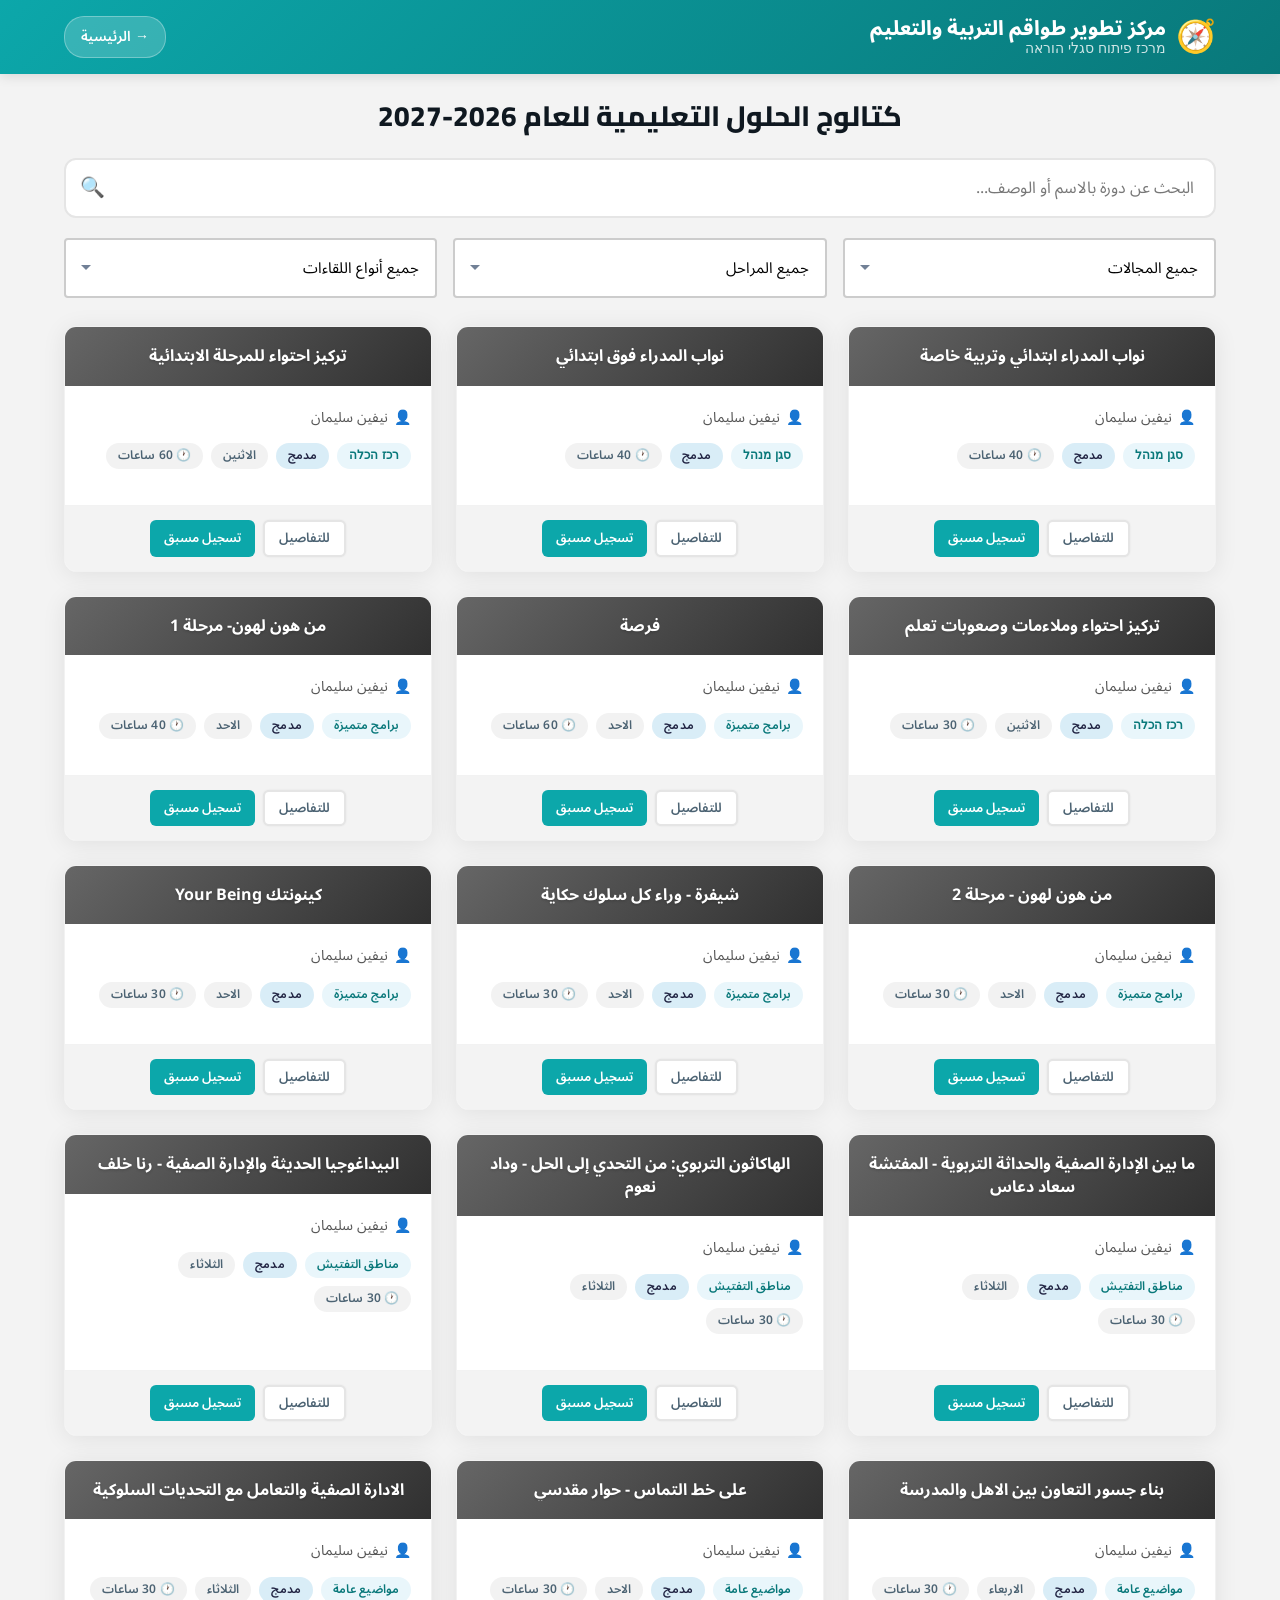
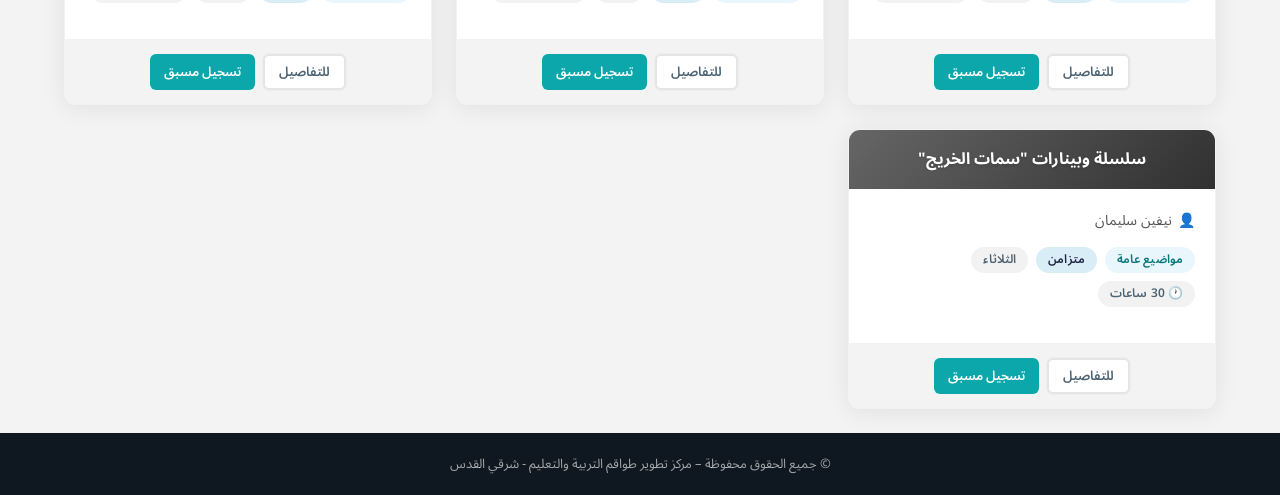
==== commit bc2d0ad5: "Update system UI with Arabic language support and responsive design - Updated index.html to implemen" ====
--- a/catalog.html
+++ b/catalog.html
@@ -9,7 +9,7 @@
     <style>
         /* Catalog-specific overrides — standalone page (no sidebar/dashboard shell) */
         body {
-            font-family: 'Noto Sans Arabic', 'Tajawal', sans-serif;
+            font-family: 'Noto Sans Arabic', sans-serif;
             background: var(--gray-50);
             color: var(--gray-800);
             margin: 0;
@@ -17,6 +17,11 @@
             min-height: 100vh;
             display: flex;
             flex-direction: column;
+        }
+
+        /* Apply Cairo font for headings in Arabic */
+        h1, h2, h3, h4, h5, h6 {
+            font-family: 'Cairo', 'Noto Sans Arabic', sans-serif;
         }
 
         /* ── Header ── */
--- a/css/style.css
+++ b/css/style.css
@@ -3,8 +3,8 @@
    RTL Hebrew | Edraak-inspired Teal Palette
    ======================================== */
 
-/* Google Fonts - Noto Sans Arabic & Tajawal for Hebrew/Arabic typography */
-@import url('https://fonts.googleapis.com/css2?family=Noto+Sans+Arabic:wght@300;400;500;600;700;800;900&family=Tajawal:wght@200;300;400;500;700;800;900&display=swap');
+/* Google Fonts - Cairo for Arabic headings, Noto Sans Arabic for Arabic body, Rubik for Hebrew */
+@import url('https://fonts.googleapis.com/css2?family=Cairo:wght@400;500;600;700;800;900&family=Noto+Sans+Arabic:wght@300;400;500;600;700;800;900&family=Rubik:wght@300;400;500;600;700;800;900&display=swap');
 
 /* ============ DESIGN TOKENS ============ */
 :root {
@@ -69,7 +69,9 @@
     --transition-slow: all 0.35s cubic-bezier(0.4, 0, 0.2, 1);
 
     /* Typography */
-    --font-family: 'Noto Sans Arabic', 'Tajawal', 'Open Sans', -apple-system, BlinkMacSystemFont, 'Segoe UI', sans-serif;
+    --font-family-hebrew: 'Rubik', -apple-system, BlinkMacSystemFont, 'Segoe UI', sans-serif;
+    --font-family-arabic: 'Noto Sans Arabic', 'Cairo', sans-serif;
+    --font-family-headings: 'Cairo', 'Rubik', sans-serif;
 }
 
 /* ============ RESET & BASE ============ */
@@ -88,7 +90,7 @@
 }
 
 body {
-    font-family: var(--font-family);
+    font-family: var(--font-family-hebrew);
     direction: rtl;
     text-align: right;
     color: var(--gray-700);
@@ -100,10 +102,22 @@
     overflow-x: hidden;
 }
 
+/* Apply Arabic font for Arabic content */
+[lang="ar"], .arabic-text {
+    font-family: var(--font-family-arabic);
+}
+
 h1, h2, h3, h4, h5, h6 {
     color: var(--gray-800);
     font-weight: 700;
     line-height: 1.3;
+    font-family: var(--font-family-headings);
+}
+
+/* Apply Arabic headings font for Arabic content */
+[lang="ar"] h1, [lang="ar"] h2, [lang="ar"] h3, [lang="ar"] h4, [lang="ar"] h5, [lang="ar"] h6,
+.arabic-text h1, .arabic-text h2, .arabic-text h3, .arabic-text h4, .arabic-text h5, .arabic-text h6 {
+    font-family: 'Cairo', var(--font-family-headings);
 }
 
 a {
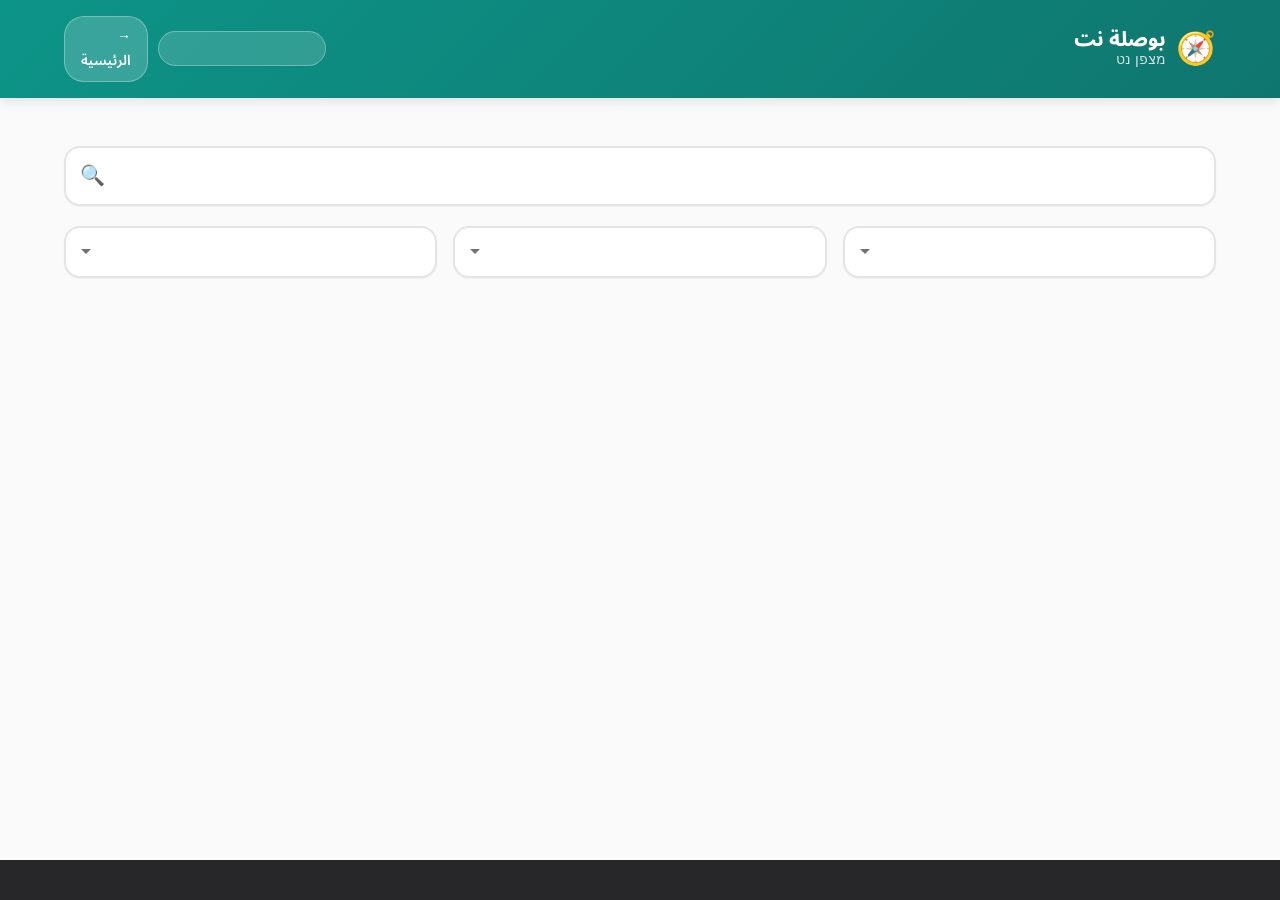
==== commit 43ad8612: "Update catalog page with year selection and data filtering Key features implemented: - Modified cata" ====
--- a/catalog.html
+++ b/catalog.html
@@ -336,6 +336,7 @@
                 </span>
             </a>
             <div style="display:flex;align-items:center;gap:10px;">
+                <select id="yearSelect" class="form-select" style="min-width:150px;font-size:14px;padding:8px 12px;border-radius:20px;border:1px solid rgba(255,255,255,.3);background:rgba(255,255,255,.15);color:#fff;cursor:pointer;" onchange="CatalogPage.onYearChange(this.value)"></select>
                 <a href="./index.html" class="btn-back">→ الرئيسية</a>
             </div>
         </div>
--- a/css/style.css
+++ b/css/style.css
@@ -1,6 +1,7 @@
 /* ========================================
-   מצפן נט - Professional Design System
-   RTL Hebrew | Edraak-inspired Teal Palette
+   מצפן נט / بوصلة نت - Modern Design System 2026
+   Professional Educational Platform - ENHANCED EDITION
+   RTL Hebrew & Arabic | Modern Teal & Indigo Palette
    ======================================== */
 
 /* Google Fonts - Cairo for Arabic headings, Noto Sans Arabic for Arabic body, Rubik for Hebrew */
@@ -8,70 +9,91 @@
 
 /* ============ DESIGN TOKENS ============ */
 :root {
-    /* Primary Palette - Edraak Teal */
-    --primary: #0ca7aa;
-    --primary-dark: #09787a;
-    --primary-light: #0e5a5d;
-    --primary-bg: #e9f6fb;
-    --primary-hover: #09787a;
-
-    /* Secondary Palette - Edraak Navy Dark */
-    --secondary: #0f1820;
-    --secondary-dark: #0a0e12;
-    --secondary-light: #24343f;
-
-    /* Accent */
-    --accent: #00b8b8;
-
+    /* Primary Palette - Enhanced Teal Gradient */
+    --primary: #0d9488;
+    --primary-dark: #0f766e;
+    --primary-light: #14b8a6;
+    --primary-bg: #f0fdfa;
+    --primary-hover: #0d9488;
+    --primary-gradient: linear-gradient(135deg, #0d9488 0%, #0891b2 50%, #7c3aed 100%);
+    --primary-gradient-subtle: linear-gradient(135deg, rgba(13, 148, 136, 0.08) 0%, rgba(124, 58, 237, 0.08) 100%);
+    
+    /* Secondary Palette - Deep Indigo */
+    --secondary: #1e1b4b;
+    --secondary-dark: #0f0a2e;
+    --secondary-light: #312e81;
+    
+    /* Accent - Warm Orange */
+    --accent: #f97316;
+    --accent-hover: #ea580c;
+    --accent-bg: #fff7ed;
+    
     /* Status Colors */
-    --success: #5cb85c;
-    --success-bg: #dff0d8;
-    --success-light: #4cae4c;
-    --warning: #f0ad4e;
-    --warning-bg: #fcf8e3;
-    --warning-light: #eea236;
-    --danger: #d9534f;
-    --danger-bg: #f2dede;
-    --danger-light: #d43f3a;
-    --info: #222544;
-    --info-bg: #d9edf7;
-    --info-light: #5bc0de;
-
-    /* Neutral Grays */
-    --gray-50: #f3f3f3;
-    --gray-100: #f2f2f2;
-    --gray-200: #e5e5e5;
-    --gray-300: #999999;
-    --gray-400: #777777;
-    --gray-500: #555555;
-    --gray-600: #4c6373;
-    --gray-700: #24343f;
-    --gray-800: #0f1820;
-    --gray-900: #000000;
-
+    --success: #10b981;
+    --success-bg: #d1fae5;
+    --success-light: #059669;
+    --warning: #f59e0b;
+    --warning-bg: #fef3c7;
+    --warning-light: #d97706;
+    --danger: #ef4444;
+    --danger-bg: #fee2e2;
+    --danger-light: #dc2626;
+    --info: #3b82f6;
+    --info-bg: #dbeafe;
+    --info-light: #2563eb;
+    
+    /* Neutral Grays - Enhanced Modern Scale */
+    --gray-50: #fafafa;
+    --gray-100: #f4f4f5;
+    --gray-200: #e4e4e7;
+    --gray-300: #d4d4d8;
+    --gray-400: #a1a1aa;
+    --gray-500: #71717a;
+    --gray-600: #52525b;
+    --gray-700: #3f3f46;
+    --gray-800: #27272a;
+    --gray-900: #18181b;
+    
     /* Layout */
-    --sidebar-width: 260px;
-    --header-height: 64px;
-    --border-radius: 8px;
-    --border-radius-lg: 12px;
-    --border-radius-xl: 12px;
-
-    /* Shadows */
-    --shadow-xs: 0 0 2px rgba(0, 0, 0, 0.08);
-    --shadow-sm: 0 3px 10px rgba(0, 0, 0, 0.08);
-    --shadow: 0 3px 23px rgba(0, 0, 0, 0.08);
-    --shadow-md: 0 3px 46px rgba(0, 0, 0, 0.08);
-    --shadow-lg: 0 8px 24px rgba(0, 0, 0, 0.18);
-    --shadow-xl: 0 10px 30px rgba(0, 0, 0, 0.2);
-
-    /* Transitions */
-    --transition: all 0.2s ease;
-    --transition-slow: all 0.35s cubic-bezier(0.4, 0, 0.2, 1);
-
+    --sidebar-width: 280px;
+    --header-height: 72px;
+    --border-radius: 12px;
+    --border-radius-lg: 16px;
+    --border-radius-xl: 20px;
+    --border-radius-2xl: 24px;
+    --border-radius-full: 9999px;
+    
+    /* Shadows - Enhanced Soft Shadows with Depth */
+    --shadow-xs: 0 1px 2px rgba(0, 0, 0, 0.04);
+    --shadow-sm: 0 2px 4px rgba(0, 0, 0, 0.06);
+    --shadow: 0 4px 12px rgba(0, 0, 0, 0.08);
+    --shadow-md: 0 8px 20px rgba(0, 0, 0, 0.10);
+    --shadow-lg: 0 12px 32px rgba(0, 0, 0, 0.14);
+    --shadow-xl: 0 20px 48px rgba(0, 0, 0, 0.18);
+    --shadow-2xl: 0 25px 60px rgba(0, 0, 0, 0.22);
+    --shadow-glow: 0 0 40px rgba(13, 148, 136, 0.25);
+    --shadow-glow-lg: 0 0 60px rgba(13, 148, 136, 0.35);
+    --shadow-inner: inset 0 2px 4px rgba(0, 0, 0, 0.04);
+    
+    /* Transitions - Smooth & Natural */
+    --transition: all 0.25s cubic-bezier(0.4, 0, 0.2, 1);
+    --transition-slow: all 0.4s cubic-bezier(0.4, 0, 0.2, 1);
+    --transition-bounce: all 0.4s cubic-bezier(0.68, -0.55, 0.265, 1.55);
+    --transition-spring: all 0.5s cubic-bezier(0.34, 1.56, 0.64, 1);
+    
     /* Typography */
     --font-family-hebrew: 'Rubik', -apple-system, BlinkMacSystemFont, 'Segoe UI', sans-serif;
     --font-family-arabic: 'Noto Sans Arabic', 'Cairo', sans-serif;
     --font-family-headings: 'Cairo', 'Rubik', sans-serif;
+    
+    /* Spacing */
+    --space-xs: 4px;
+    --space-sm: 8px;
+    --space-md: 16px;
+    --space-lg: 24px;
+    --space-xl: 32px;
+    --space-2xl: 48px;
+    --space-3xl: 64px;
 }
 
 /* ============ RESET & BASE ============ */
@@ -161,62 +183,92 @@
 }
 
 /* ============================================================
-   LOGIN PAGE
+   LOGIN PAGE - ENHANCED DESIGN
    ============================================================ */
 .login-wrapper {
     min-height: 100vh;
     display: flex;
     align-items: center;
     justify-content: center;
-    background: linear-gradient(160deg, #043233 0%, #0ca7aa 40%, #09787a 65%, #0f1820 100%);
+    background: linear-gradient(135deg, var(--secondary) 0%, var(--primary-dark) 35%, var(--primary) 65%, var(--primary-light) 100%);
     padding: 24px;
     position: relative;
     overflow: hidden;
 }
 
-/* Decorative background pattern */
+/* Decorative background pattern - Enhanced floating circles with gradient */
 .login-wrapper::before {
     content: '';
     position: absolute;
-    top: -50%;
-    right: -20%;
-    width: 600px;
-    height: 600px;
-    background: radial-gradient(circle, rgba(255,255,255,0.05) 0%, transparent 70%);
+    top: -40%;
+    right: -10%;
+    width: 700px;
+    height: 700px;
+    background: radial-gradient(circle, rgba(255,255,255,0.12) 0%, rgba(13, 148, 136, 0.15) 50%, transparent 70%);
     border-radius: 50%;
     pointer-events: none;
+    animation: floatCircle 15s ease-in-out infinite;
+    filter: blur(20px);
 }
 
 .login-wrapper::after {
     content: '';
     position: absolute;
-    bottom: -30%;
-    left: -15%;
+    bottom: -25%;
+    left: -10%;
+    width: 600px;
+    height: 600px;
+    background: radial-gradient(circle, rgba(124, 58, 237, 0.18) 0%, rgba(13, 148, 136, 0.25) 50%, transparent 70%);
+    border-radius: 50%;
+    pointer-events: none;
+    animation: floatCircle 18s ease-in-out infinite reverse;
+    filter: blur(25px);
+}
+
+/* Additional decorative element */
+.login-wrapper .decorative-blob {
+    position: absolute;
+    top: 50%;
+    left: 50%;
     width: 500px;
     height: 500px;
-    background: radial-gradient(circle, rgba(12, 167, 170, 0.15) 0%, transparent 70%);
+    background: radial-gradient(circle, rgba(249, 115, 22, 0.08) 0%, transparent 70%);
     border-radius: 50%;
     pointer-events: none;
+    animation: blobPulse 20s ease-in-out infinite;
+    filter: blur(30px);
+}
+
+@keyframes blobPulse {
+    0%, 100% { transform: translate(-50%, -50%) scale(1) rotate(0deg); opacity: 0.5; }
+    50% { transform: translate(-50%, -50%) scale(1.2) rotate(180deg); opacity: 0.8; }
+}
+
+@keyframes floatCircle {
+    0%, 100% { transform: translate(0, 0) scale(1); }
+    33% { transform: translate(20px, -20px) scale(1.05); }
+    66% { transform: translate(-15px, 15px) scale(0.95); }
 }
 
 .login-card {
-    background: rgba(255, 255, 255, 0.97);
-    border-radius: var(--border-radius-xl);
-    box-shadow: 0 25px 60px -12px rgba(0, 0, 0, 0.25), 0 10px 20px -8px rgba(0, 0, 0, 0.1);
-    padding: 48px 44px;
+    background: rgba(255, 255, 255, 0.98);
+    border-radius: var(--border-radius-2xl);
+    box-shadow: var(--shadow-2xl), 0 0 80px rgba(13, 148, 136, 0.15);
+    padding: 56px 48px;
     width: 100%;
-    max-width: 440px;
+    max-width: 460px;
     text-align: center;
     position: relative;
     z-index: 1;
-    backdrop-filter: blur(10px);
-    animation: loginCardEnter 0.6s cubic-bezier(0.4, 0, 0.2, 1);
+    backdrop-filter: blur(20px);
+    border: 1px solid rgba(255, 255, 255, 0.6);
+    animation: loginCardEnter 0.7s cubic-bezier(0.34, 1.56, 0.64, 1);
 }
 
 @keyframes loginCardEnter {
     from {
         opacity: 0;
-        transform: translateY(30px) scale(0.96);
+        transform: translateY(40px) scale(0.94);
     }
     to {
         opacity: 1;
@@ -225,76 +277,109 @@
 }
 
 .login-logo {
-    width: 88px;
-    height: 88px;
-    background: linear-gradient(135deg, var(--primary) 0%, var(--primary-light) 50%, var(--accent) 100%);
+    width: 104px;
+    height: 104px;
+    background: var(--primary-gradient);
     border-radius: 50%;
     display: flex;
     align-items: center;
     justify-content: center;
-    margin: 0 auto 24px;
-    font-size: 42px;
-    box-shadow: 0 8px 24px -6px rgba(12, 167, 170, 0.45);
+    margin: 0 auto 32px;
+    font-size: 52px;
+    box-shadow: var(--shadow-glow-lg), 0 20px 40px -10px rgba(13, 148, 136, 0.6);
     position: relative;
     animation: logoPulse 3s ease-in-out infinite;
+    transition: var(--transition-spring);
+}
+
+.login-logo::before {
+    content: '';
+    position: absolute;
+    inset: -4px;
+    background: var(--primary-gradient);
+    border-radius: 50%;
+    z-index: -1;
+    opacity: 0.3;
+    filter: blur(15px);
+    animation: logoGlow 3s ease-in-out infinite;
+}
+
+@keyframes logoGlow {
+    0%, 100% { opacity: 0.3; transform: scale(1); }
+    50% { opacity: 0.5; transform: scale(1.1); }
 }
 
 @keyframes logoPulse {
-    0%, 100% { box-shadow: 0 8px 24px -6px rgba(12, 167, 170, 0.45); }
-    50% { box-shadow: 0 12px 32px -4px rgba(12, 167, 170, 0.55); }
+    0%, 100% { 
+        box-shadow: var(--shadow-glow-lg), 0 20px 40px -10px rgba(13, 148, 136, 0.6);
+        transform: scale(1);
+    }
+    50% { 
+        box-shadow: 0 25px 50px -8px rgba(13, 148, 136, 0.75), var(--shadow-glow-lg);
+        transform: scale(1.05);
+    }
 }
 
 .login-card h1 {
-    font-size: 30px;
+    font-size: 32px;
     font-weight: 800;
     color: var(--gray-800);
-    margin-bottom: 6px;
-    letter-spacing: -0.3px;
+    margin-bottom: 8px;
+    letter-spacing: -0.5px;
+    background: linear-gradient(135deg, var(--gray-800) 0%, var(--secondary-light) 100%);
+    -webkit-background-clip: text;
+    -webkit-text-fill-color: transparent;
+    background-clip: text;
 }
 
 .login-card .subtitle {
     color: var(--gray-500);
-    margin-bottom: 36px;
+    margin-bottom: 40px;
     font-size: 15px;
     font-weight: 400;
-}
-
-/* ============ FORM ELEMENTS ============ */
+    line-height: 1.6;
+}
+
+/* ============ FORM ELEMENTS - ENHANCED ============ */
 .form-group {
-    margin-bottom: 20px;
+    margin-bottom: 22px;
     text-align: right;
 }
 
 .form-group label {
     display: block;
-    font-size: 13.5px;
+    font-size: 14px;
     font-weight: 600;
-    color: var(--gray-600);
-    margin-bottom: 8px;
+    color: var(--gray-700);
+    margin-bottom: 10px;
+    letter-spacing: -0.1px;
 }
 
 .form-input {
     width: 100%;
-    padding: 12px 16px;
-    border: 2px solid #ccc;
-    border-radius: 4px;
+    padding: 15px 20px;
+    border: 2px solid var(--gray-200);
+    border-radius: var(--border-radius-lg);
     font-size: 15px;
-    font-family: var(--font-family);
+    font-family: var(--font-family-hebrew);
     direction: rtl;
-    transition: var(--transition);
+    transition: var(--transition-spring);
     background: white;
     color: var(--gray-700);
     line-height: 1.5;
+    box-shadow: var(--shadow-xs);
 }
 
 .form-input:focus {
     outline: none;
     border-color: var(--primary);
-    box-shadow: 0 0 0 4px rgba(12, 167, 170, 0.15);
+    box-shadow: 0 0 0 5px rgba(13, 148, 136, 0.15), var(--shadow-md);
+    transform: translateY(-1px);
 }
 
 .form-input:hover:not(:focus) {
     border-color: var(--gray-300);
+    box-shadow: var(--shadow-sm);
 }
 
 .form-input::placeholder {
@@ -304,160 +389,179 @@
 
 /* Small input variant (used inside instructor records) */
 .form-input-sm {
-    padding: 8px 12px;
-    font-size: 13px;
+    padding: 9px 14px;
+    font-size: 13.5px;
+    border-radius: var(--border-radius);
 }
 
 .form-select {
     width: 100%;
-    padding: 12px 16px;
-    border: 2px solid #ccc;
-    border-radius: 4px;
+    padding: 15px 20px;
+    border: 2px solid var(--gray-200);
+    border-radius: var(--border-radius-lg);
     font-size: 15px;
-    font-family: var(--font-family);
+    font-family: var(--font-family-hebrew);
     direction: rtl;
-    background: white url("data:image/svg+xml,%3Csvg xmlns='http://www.w3.org/2000/svg' width='12' height='12' viewBox='0 0 12 12'%3E%3Cpath fill='%23718096' d='M6 8L1 3h10z'/%3E%3C/svg%3E") no-repeat left 14px center;
+    background: white url("data:image/svg+xml,%3Csvg xmlns='http://www.w3.org/2000/svg' width='12' height='12' viewBox='0 0 12 12'%3E%3Cpath fill='%2371717a' d='M6 8L1 3h10z'/%3E%3C/svg%3E") no-repeat left 14px center;
     cursor: pointer;
-    transition: var(--transition);
+    transition: var(--transition-spring);
     appearance: none;
     -webkit-appearance: none;
     padding-left: 36px;
+    box-shadow: var(--shadow-xs);
 }
 
 .form-select:focus {
     outline: none;
     border-color: var(--primary);
-    box-shadow: 0 0 0 4px rgba(12, 167, 170, 0.15);
+    box-shadow: 0 0 0 5px rgba(13, 148, 136, 0.15), var(--shadow-md);
+    transform: translateY(-1px);
 }
 
 .form-select:hover:not(:focus) {
     border-color: var(--gray-300);
+    box-shadow: var(--shadow-sm);
 }
 
 .form-textarea {
     width: 100%;
-    padding: 12px 16px;
-    border: 2px solid #ccc;
-    border-radius: 4px;
+    padding: 15px 20px;
+    border: 2px solid var(--gray-200);
+    border-radius: var(--border-radius-lg);
     font-size: 15px;
-    font-family: var(--font-family);
+    font-family: var(--font-family-hebrew);
     direction: rtl;
     resize: vertical;
-    min-height: 90px;
-    transition: var(--transition);
-    line-height: 1.6;
+    min-height: 110px;
+    transition: var(--transition-spring);
+    line-height: 1.7;
+    box-shadow: var(--shadow-xs);
 }
 
 .form-textarea:focus {
     outline: none;
     border-color: var(--primary);
-    box-shadow: 0 0 0 4px rgba(12, 167, 170, 0.15);
+    box-shadow: 0 0 0 5px rgba(13, 148, 136, 0.15), var(--shadow-md);
+    transform: translateY(-1px);
 }
 
 .form-textarea:hover:not(:focus) {
     border-color: var(--gray-300);
-}
-
-/* ============ BUTTONS ============ */
+    box-shadow: var(--shadow-sm);
+}
+
+/* ============ BUTTONS - ENHANCED ============ */
 .btn {
     display: inline-flex;
     align-items: center;
     justify-content: center;
-    gap: 8px;
-    padding: 10px 22px;
-    border-radius: 4px;
-    font-size: 14px;
+    gap: 10px;
+    padding: 13px 28px;
+    border-radius: var(--border-radius-lg);
+    font-size: 15.5px;
     font-weight: 600;
-    font-family: var(--font-family);
+    font-family: var(--font-family-hebrew);
     cursor: pointer;
     border: none;
-    transition: var(--transition);
+    transition: var(--transition-spring);
     text-decoration: none;
     white-space: nowrap;
     position: relative;
     overflow: hidden;
     line-height: 1.4;
+    letter-spacing: -0.2px;
+}
+
+.btn::before {
+    content: '';
+    position: absolute;
+    inset: 0;
+    background: linear-gradient(180deg, rgba(255,255,255,0.1) 0%, transparent 100%);
+    pointer-events: none;
+    opacity: 0;
+    transition: var(--transition);
+}
+
+.btn:hover:not(:disabled)::before {
+    opacity: 1;
 }
 
 .btn:active:not(:disabled) {
-    transform: scale(0.97);
-    box-shadow: inset 0 3px 5px rgba(0,0,0,.125);
+    transform: scale(0.95);
 }
 
 .btn:disabled {
-    opacity: 0.55;
+    opacity: 0.5;
     cursor: not-allowed;
     transform: none;
 }
 
 .btn-primary {
-    background: #0ca7aa;
+    background: var(--primary-gradient);
     color: white;
-    box-shadow: none;
+    box-shadow: 0 6px 20px rgba(13, 148, 136, 0.4), var(--shadow-glow);
+    position: relative;
+}
+
+.btn-primary::after {
+    content: '';
+    position: absolute;
+    inset: 0;
+    background: linear-gradient(180deg, rgba(255,255,255,0.15) 0%, transparent 100%);
+    pointer-events: none;
+    border-radius: inherit;
 }
 
 .btn-primary:hover:not(:disabled) {
-    background: #09787a;
-    box-shadow: none;
-    transform: translateY(-1px);
+    background: linear-gradient(135deg, #0f766e 0%, #0891b2 50%, #7c3aed 100%);
+    box-shadow: 0 10px 30px rgba(13, 148, 136, 0.55), var(--shadow-glow-lg);
+    transform: translateY(-3px);
 }
 
 .btn-primary:active:not(:disabled) {
-    box-shadow: inset 0 3px 5px rgba(0,0,0,.125);
+    transform: scale(0.95);
 }
 
 .btn-success {
-    background: #5cb85c;
+    background: linear-gradient(135deg, var(--success) 0%, var(--success-light) 100%);
     color: white;
-    box-shadow: none;
+    box-shadow: 0 6px 20px rgba(16, 185, 129, 0.4);
 }
 
 .btn-success:hover:not(:disabled) {
-    background: #449d44;
-    box-shadow: none;
-    transform: translateY(-1px);
-}
-
-.btn-success:active:not(:disabled) {
-    box-shadow: inset 0 3px 5px rgba(0,0,0,.125);
+    background: linear-gradient(135deg, var(--success-light) 0%, #047857 100%);
+    box-shadow: 0 10px 30px rgba(16, 185, 129, 0.55);
+    transform: translateY(-3px);
 }
 
 .btn-warning {
-    background: #f0ad4e;
+    background: linear-gradient(135deg, var(--warning) 0%, var(--warning-light) 100%);
     color: white;
-    box-shadow: none;
+    box-shadow: 0 6px 20px rgba(245, 158, 11, 0.4);
 }
 
 .btn-warning:hover:not(:disabled) {
-    background: #ec971f;
-    box-shadow: none;
-    transform: translateY(-1px);
-}
-
-.btn-warning:active:not(:disabled) {
-    box-shadow: inset 0 3px 5px rgba(0,0,0,.125);
+    background: linear-gradient(135deg, var(--warning-light) 0%, #b45309 100%);
+    box-shadow: 0 10px 30px rgba(245, 158, 11, 0.55);
+    transform: translateY(-3px);
 }
 
 .btn-danger {
-    background: #d9534f;
+    background: linear-gradient(135deg, var(--danger) 0%, var(--danger-light) 100%);
     color: white;
-    box-shadow: none;
+    box-shadow: 0 6px 20px rgba(239, 68, 68, 0.4);
 }
 
 .btn-danger:hover:not(:disabled) {
-    background: #c9302c;
-    box-shadow: none;
-    transform: translateY(-1px);
-}
-
-.btn-danger:active:not(:disabled) {
-    box-shadow: inset 0 3px 5px rgba(0,0,0,.125);
+    background: linear-gradient(135deg, var(--danger-light) 0%, #b91c1c 100%);
+    box-shadow: 0 10px 30px rgba(239, 68, 68, 0.55);
+    transform: translateY(-3px);
 }
 
 .btn-outline {
     background: white;
-    color: var(--gray-600);
-    border: 2px solid var(--gray-200);
+    color: var(--gray-700);
+    border: 2px solid var(--gray-300);
     box-shadow: var(--shadow-xs);
 }
 
@@ -465,17 +569,20 @@
     border-color: var(--primary);
     color: var(--primary);
     background: var(--primary-bg);
+    box-shadow: var(--shadow-md);
+    transform: translateY(-2px);
 }
 
 .btn-ghost {
     background: transparent;
-    color: var(--gray-500);
+    color: var(--gray-600);
     border: none;
 }
 
 .btn-ghost:hover:not(:disabled) {
-    background: rgba(255, 255, 255, 0.08);
-    color: var(--gray-300);
+    background: var(--gray-100);
+    color: var(--gray-800);
+    transform: translateY(-1px);
 }
 
 .btn-sm {
@@ -801,95 +908,126 @@
 /* ============================================================
    STATS GRID
    ============================================================ */
+/* ===== DASHBOARD STATS CARDS - Akademi Style 1:1 ===== */
 .stats-grid {
     display: grid;
-    grid-template-columns: repeat(auto-fit, minmax(220px, 1fr));
-    gap: 20px;
-    margin-bottom: 28px;
+    grid-template-columns: repeat(auto-fit, minmax(240px, 1fr));
+    gap: 24px;
+    margin-bottom: 32px;
 }
 
 .stat-card {
     background: white;
-    border-radius: 8px;
-    padding: 22px;
-    box-shadow: var(--shadow);
-    display: flex;
-    align-items: flex-start;
-    gap: 18px;
-    transition: var(--transition);
-    border: 1px solid var(--gray-100);
+    border-radius: 16px;
+    padding: 28px 24px;
+    box-shadow: 0 4px 20px rgba(0, 0, 0, 0.06);
+    display: flex;
+    align-items: center;
+    gap: 20px;
+    transition: all 0.3s cubic-bezier(0.4, 0, 0.2, 1);
+    border: 1px solid rgba(0, 0, 0, 0.04);
     position: relative;
     overflow: hidden;
 }
 
-.stat-card::after {
+.stat-card::before {
     content: '';
     position: absolute;
     top: 0;
-    right: 0;
-    width: 4px;
+    left: 0;
+    width: 100%;
     height: 100%;
-    border-radius: 0 12px 12px 0;
+    background: linear-gradient(135deg, rgba(255,255,255,0.8) 0%, rgba(255,255,255,0) 100%);
     opacity: 0;
-    transition: var(--transition);
+    transition: all 0.3s ease;
 }
 
 .stat-card:hover {
-    box-shadow: var(--shadow-md);
-    transform: translateY(-3px);
-}
-
-.stat-card:hover::after {
+    box-shadow: 0 8px 30px rgba(0, 0, 0, 0.12);
+    transform: translateY(-4px);
+}
+
+.stat-card:hover::before {
     opacity: 1;
 }
 
-/* Colored stat icon backgrounds */
+/* Colored stat icon backgrounds - Akademi style with rounded circles */
 .stat-icon {
-    width: 52px;
-    height: 52px;
-    border-radius: 14px;
+    width: 60px;
+    height: 60px;
+    border-radius: 50%;
     display: flex;
     align-items: center;
     justify-content: center;
-    font-size: 24px;
+    font-size: 28px;
     flex-shrink: 0;
-    transition: var(--transition);
+    transition: all 0.3s ease;
+    position: relative;
+    z-index: 1;
 }
 
 .stat-icon.blue {
-    background: var(--primary-bg);
-    box-shadow: 0 4px 12px -3px rgba(12, 167, 170, 0.15);
-}
+    background: linear-gradient(135deg, #e0f2fe 0%, #bae6fd 100%);
+    color: #0284c7;
+    box-shadow: 0 4px 15px rgba(2, 132, 199, 0.2);
+}
+
 .stat-icon.green {
-    background: var(--success-bg);
-    box-shadow: 0 4px 12px -3px rgba(92, 184, 92, 0.15);
-}
+    background: linear-gradient(135deg, #dcfce7 0%, #bbf7d0 100%);
+    color: #16a34a;
+    box-shadow: 0 4px 15px rgba(22, 163, 74, 0.2);
+}
+
 .stat-icon.orange {
-    background: var(--warning-bg);
-    box-shadow: 0 4px 12px -3px rgba(240, 173, 78, 0.15);
-}
+    background: linear-gradient(135deg, #ffedd5 0%, #fed7aa 100%);
+    color: #ea580c;
+    box-shadow: 0 4px 15px rgba(234, 88, 12, 0.2);
+}
+
 .stat-icon.purple {
-    background: var(--info-bg);
-    box-shadow: 0 4px 12px -3px rgba(34, 37, 68, 0.15);
-}
+    background: linear-gradient(135deg, #ede9fe 0%, #ddd6fe 100%);
+    color: #7c3aed;
+    box-shadow: 0 4px 15px rgba(124, 58, 237, 0.2);
+}
+
 .stat-icon.red {
-    background: var(--danger-bg);
-    box-shadow: 0 4px 12px -3px rgba(217, 83, 79, 0.15);
+    background: linear-gradient(135deg, #fee2e2 0%, #fecaca 100%);
+    color: #dc2626;
+    box-shadow: 0 4px 15px rgba(220, 38, 38, 0.2);
+}
+
+.stat-icon.cyan {
+    background: linear-gradient(135deg, #cffafe 0%, #a5f3fc 100%);
+    color: #0891b2;
+    box-shadow: 0 4px 15px rgba(8, 145, 178, 0.2);
+}
+
+.stat-card:hover .stat-icon {
+    transform: scale(1.1) rotate(5deg);
+}
+
+.stat-info {
+    flex: 1;
+    min-width: 0;
 }
 
 .stat-info h3 {
-    font-size: 26px;
+    font-size: 32px;
     font-weight: 800;
     color: var(--gray-800);
-    line-height: 1.1;
-    letter-spacing: -0.5px;
+    line-height: 1;
+    letter-spacing: -1px;
+    margin: 0;
 }
 
 .stat-info p {
-    font-size: 13px;
+    font-size: 14px;
     color: var(--gray-500);
-    margin-top: 5px;
+    margin-top: 6px;
     font-weight: 500;
+    white-space: nowrap;
+    overflow: hidden;
+    text-overflow: ellipsis;
 }
 
 /* ============================================================
